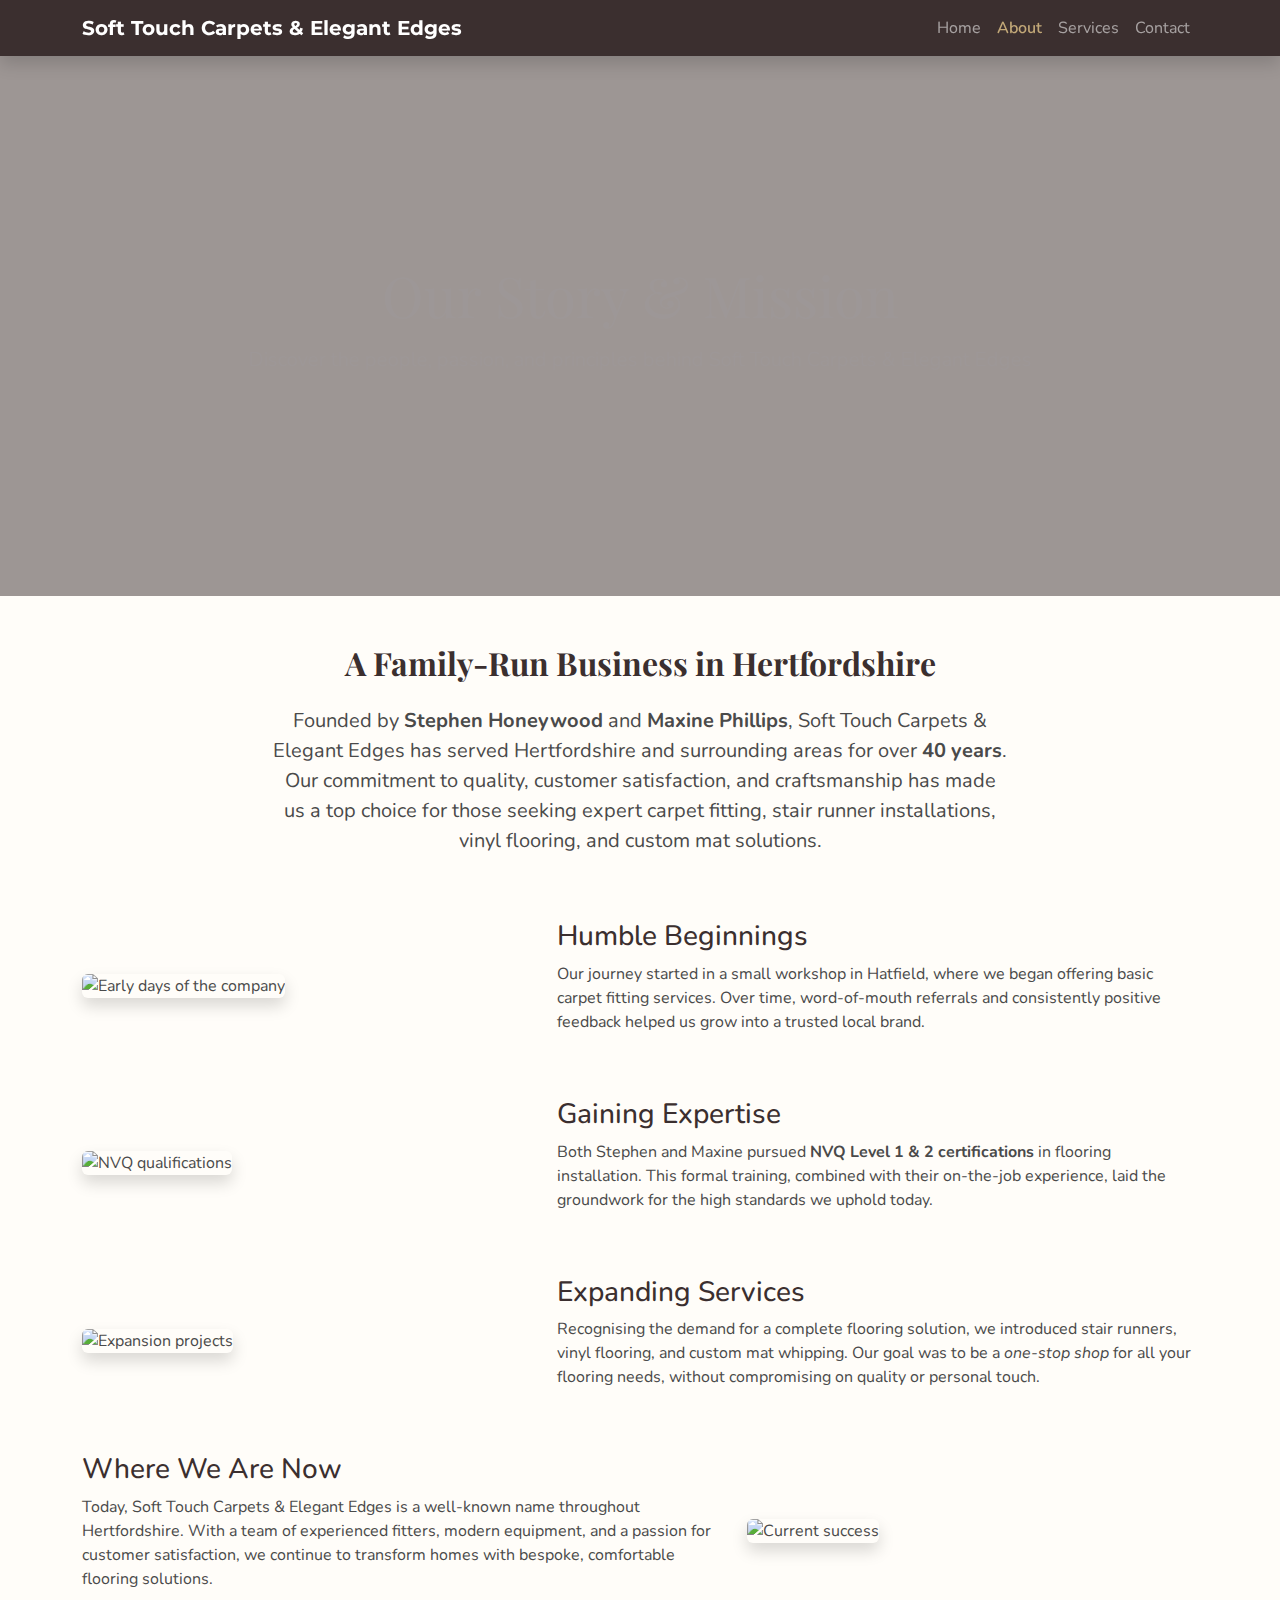
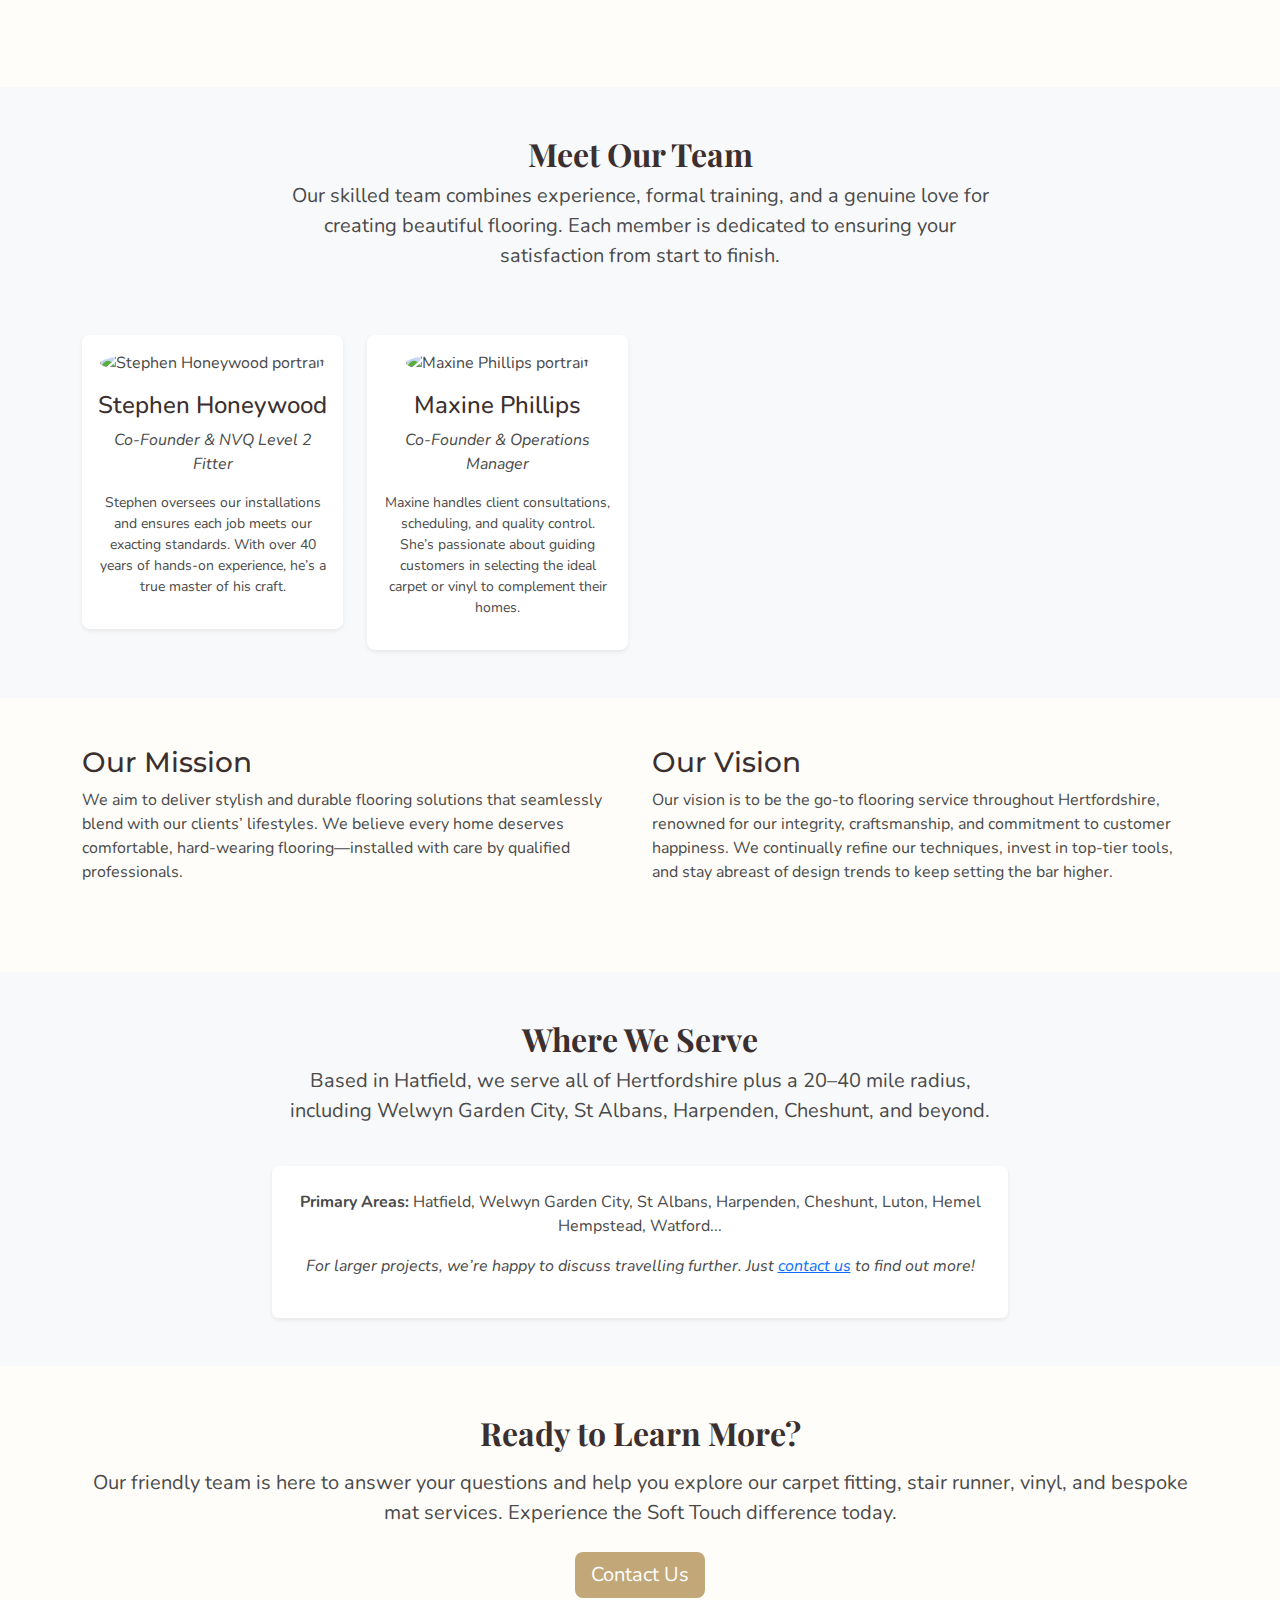
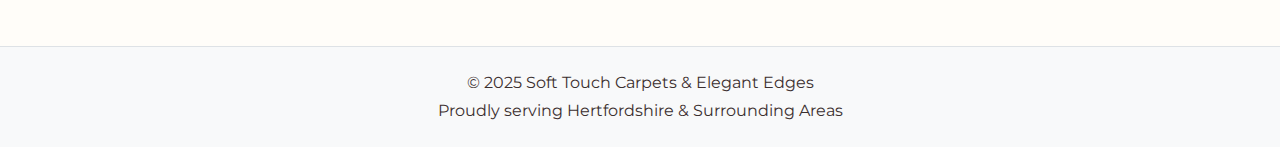
==== about.html @ bc326e38 "update" ====
<!DOCTYPE html>
<html lang="en">
<head>
  <meta charset="UTF-8" />
  <meta name="viewport" content="width=device-width, initial-scale=1.0" />

  <!-- Bootstrap CSS -->
  <link 
    href="https://cdn.jsdelivr.net/npm/bootstrap@5.3.3/dist/css/bootstrap.min.css" 
    rel="stylesheet" 
    integrity="sha384-QWTKZyjpPEjISv5WaRU9OFeRpok6YctnYmDr5pNlyT2bRjXh0JMhjY6hW+ALEwIH" 
    crossorigin="anonymous"
  >

  <!-- Global Styles (Navbar, Footer, Colours, Fonts) -->
  <link rel="stylesheet" href="styles.css" />

  <!-- Page-Specific Styles for About Page -->
  <link rel="stylesheet" href="about.css" />

  <!-- SEO Meta Tags -->
  <title>About Us | Soft Touch Carpets & Elegant Edges</title>
  <meta 
    name="description" 
    content="Learn how Soft Touch Carpets & Elegant Edges became Hertfordshire's trusted source for carpet fitting, stair runners, vinyl flooring, and bespoke mat services." 
  />
  <meta 
    name="keywords" 
    content="carpet fitting, stair runner, vinyl flooring, Hertfordshire, family-run business, NVQ qualified, 40 years experience"
  />

  <!-- Google Fonts (Playfair Display, Montserrat, Nunito) -->
  <link rel="preconnect" href="https://fonts.googleapis.com">
  <link rel="preconnect" href="https://fonts.gstatic.com" crossorigin>
  <link 
    href="https://fonts.googleapis.com/css2?family=Playfair+Display:wght@700;900&family=Montserrat:wght@400;700&family=Nunito:wght@300;400;700&display=swap" 
    rel="stylesheet"
  >

  <!-- Optional Schema Markup (LocalBusiness) -->
  <script type="application/ld+json">
  {
    "@context": "https://schema.org",
    "@type": "LocalBusiness",
    "name": "Soft Touch Carpets & Elegant Edges",
    "description": "Family-run carpet fitting and flooring business in Hertfordshire with over 40 years of experience, providing high-quality carpets, stair runners, vinyl flooring, and custom mat whipping.",
    "telephone": "+44 7777 000000",
    "address": {
      "@type": "PostalAddress",
      "streetAddress": "2 Warren Close",
      "addressLocality": "Hatfield",
      "addressRegion": "Herts",
      "postalCode": "AL10 0AL",
      "addressCountry": "GB"
    },
    "url": "https://your-domain.com/about.html"
  }
  </script>
</head>
<body>
  <!-- NAVBAR (From styles.css) -->
  <nav class="navbar navbar-expand-lg navbar-dark bg-brown sticky-top shadow">
    <div class="container">
      <a class="navbar-brand fw-bold" href="index.html">
        Soft Touch Carpets &amp; Elegant Edges
      </a>
      <button 
        class="navbar-toggler" 
        type="button" 
        data-bs-toggle="collapse" 
        data-bs-target="#navbarContent" 
        aria-controls="navbarContent" 
        aria-expanded="false" 
        aria-label="Toggle navigation"
      >
        <span class="navbar-toggler-icon"></span>
      </button>

      <div class="collapse navbar-collapse justify-content-end" id="navbarContent">
        <ul class="navbar-nav">
          <li class="nav-item">
            <a class="nav-link" href="index.html">Home</a>
          </li>
          <li class="nav-item">
            <a class="nav-link active fw-semibold" href="about.html">About</a>
          </li>
          <li class="nav-item">
            <a class="nav-link" href="services.html">Services</a>
          </li>
          <li class="nav-item">
            <a class="nav-link" href="contact.html">Contact</a>
          </li>
        </ul>
      </div>
    </div>
  </nav>

  <!-- HERO SECTION -->
  <header class="about-hero d-flex align-items-center justify-content-center position-relative">
    <div class="hero-overlay"></div>
    <div class="container text-center text-white">
      <h1 class="display-4 hero-title mb-3">Our Story &amp; Mission</h1>
      <p class="lead">
        Discover the people, passion, and principles behind Soft Touch Carpets &amp; Elegant Edges
      </p>
    </div>
  </header>

  <!-- ABOUT INTRO SECTION -->
  <section class="py-5 bg-cream">
    <div class="container">
      <div class="row mb-5">
        <div class="col-lg-8 mx-auto text-center">
          <h2 class="section-heading mb-4" style="font-family: 'Playfair Display', serif;">
            A Family-Run Business in Hertfordshire
          </h2>
          <p class="fs-5">
            Founded by <strong>Stephen Honeywood</strong> and <strong>Maxine Phillips</strong>, 
            Soft Touch Carpets &amp; Elegant Edges has served Hertfordshire and surrounding areas 
            for over <strong>40 years</strong>. Our commitment to quality, customer satisfaction, 
            and craftsmanship has made us a top choice for those seeking expert carpet fitting, 
            stair runner installations, vinyl flooring, and custom mat solutions.
          </p>
        </div>
      </div>

      <!-- TIMELINE SECTION -->
      <div class="timeline">
        <div class="timeline-item mb-5">
          <div class="row align-items-center">
            <div class="col-md-5 mb-3 mb-md-0">
              <img 
                src="https://via.placeholder.com/700x400?text=Early+Days" 
                alt="Early days of the company" 
                class="img-fluid rounded shadow"
              >
            </div>
            <div class="col-md-7">
              <h3 class="text-brown">Humble Beginnings</h3>
              <p>
                Our journey started in a small workshop in Hatfield, where we began offering 
                basic carpet fitting services. Over time, word-of-mouth referrals and 
                consistently positive feedback helped us grow into a trusted local brand.
              </p>
            </div>
          </div>
        </div>
        <div class="timeline-item mb-5 flex-md-row-reverse">
          <div class="row align-items-center">
            <div class="col-md-5 mb-3 mb-md-0">
              <img 
                src="https://via.placeholder.com/700x400?text=NVQ+Qualifications" 
                alt="NVQ qualifications" 
                class="img-fluid rounded shadow"
              >
            </div>
            <div class="col-md-7">
              <h3 class="text-brown">Gaining Expertise</h3>
              <p>
                Both Stephen and Maxine pursued <strong>NVQ Level 1 &amp; 2 certifications</strong> 
                in flooring installation. This formal training, combined with their on-the-job 
                experience, laid the groundwork for the high standards we uphold today.
              </p>
            </div>
          </div>
        </div>
        <div class="timeline-item mb-5">
          <div class="row align-items-center">
            <div class="col-md-5 mb-3 mb-md-0">
              <img 
                src="https://via.placeholder.com/700x400?text=Expansion+Projects" 
                alt="Expansion projects" 
                class="img-fluid rounded shadow"
              >
            </div>
            <div class="col-md-7">
              <h3 class="text-brown">Expanding Services</h3>
              <p>
                Recognising the demand for a complete flooring solution, we introduced stair runners, 
                vinyl flooring, and custom mat whipping. Our goal was to be a <em>one-stop shop</em> 
                for all your flooring needs, without compromising on quality or personal touch.
              </p>
            </div>
          </div>
        </div>
        <div class="timeline-item">
          <div class="row align-items-center flex-md-row-reverse">
            <div class="col-md-5 mb-3 mb-md-0">
              <img 
                src="https://via.placeholder.com/700x400?text=Today" 
                alt="Current success" 
                class="img-fluid rounded shadow"
              >
            </div>
            <div class="col-md-7">
              <h3 class="text-brown">Where We Are Now</h3>
              <p>
                Today, Soft Touch Carpets &amp; Elegant Edges is a well-known name throughout 
                Hertfordshire. With a team of experienced fitters, modern equipment, and a passion 
                for customer satisfaction, we continue to transform homes with bespoke, comfortable 
                flooring solutions.
              </p>
            </div>
          </div>
        </div>
      </div>
    </div>
  </section>

  <!-- TEAM SECTION -->
  <section class="py-5 bg-light">
    <div class="container">
      <div class="row text-center mb-5">
        <div class="col-lg-8 mx-auto">
          <h2 class="section-heading" style="font-family: 'Playfair Display', serif;">Meet Our Team</h2>
          <p class="fs-5">
            Our skilled team combines experience, formal training, and a genuine love for 
            creating beautiful flooring. Each member is dedicated to ensuring your satisfaction 
            from start to finish.
          </p>
        </div>
      </div>
      <div class="row g-4">
        <!-- Team Member 1 -->
        <div class="col-md-6 col-lg-3">
          <div class="team-card p-3 bg-white text-center shadow-sm">
            <img 
              src="https://via.placeholder.com/200x200?text=Stephen"
              alt="Stephen Honeywood portrait" 
              class="rounded-circle mb-3 team-photo"
            >
            <h4 class="text-brown">Stephen Honeywood</h4>
            <p class="fst-italic">Co-Founder &amp; NVQ Level 2 Fitter</p>
            <p class="small">
              Stephen oversees our installations and ensures each job meets 
              our exacting standards. With over 40 years of hands-on experience, 
              he’s a true master of his craft.
            </p>
          </div>
        </div>
        <!-- Team Member 2 -->
        <div class="col-md-6 col-lg-3">
          <div class="team-card p-3 bg-white text-center shadow-sm">
            <img 
              src="https://via.placeholder.com/200x200?text=Maxine"
              alt="Maxine Phillips portrait" 
              class="rounded-circle mb-3 team-photo"
            >
            <h4 class="text-brown">Maxine Phillips</h4>
            <p class="fst-italic">Co-Founder &amp; Operations Manager</p>
            <p class="small">
              Maxine handles client consultations, scheduling, and quality control. 
              She’s passionate about guiding customers in selecting the ideal 
              carpet or vinyl to complement their homes.
            </p>
          </div>
        </div>
        <!-- More team members as needed -->
      </div>
    </div>
  </section>

  <!-- MISSION / VISION SECTION -->
  <section class="py-5 bg-cream">
    <div class="container">
      <div class="row">
        <div class="col-lg-6 mb-4">
          <h3 class="text-brown" style="font-family: 'Montserrat', sans-serif;">Our Mission</h3>
          <p>
            We aim to deliver stylish and durable flooring solutions that seamlessly blend 
            with our clients’ lifestyles. We believe every home deserves comfortable, 
            hard-wearing flooring—installed with care by qualified professionals.
          </p>
        </div>
        <div class="col-lg-6">
          <h3 class="text-brown" style="font-family: 'Montserrat', sans-serif;">Our Vision</h3>
          <p>
            Our vision is to be the go-to flooring service throughout Hertfordshire, 
            renowned for our integrity, craftsmanship, and commitment to customer happiness. 
            We continually refine our techniques, invest in top-tier tools, and stay 
            abreast of design trends to keep setting the bar higher.
          </p>
        </div>
      </div>
    </div>
  </section>

  <!-- SERVICE AREA / COVERAGE -->
  <section class="py-5 bg-light">
    <div class="container">
      <div class="row text-center mb-4">
        <div class="col-lg-8 mx-auto">
          <h2 class="section-heading" style="font-family: 'Playfair Display', serif;">Where We Serve</h2>
          <p class="fs-5">
            Based in Hatfield, we serve all of Hertfordshire plus a 20–40 mile radius, 
            including Welwyn Garden City, St Albans, Harpenden, Cheshunt, and beyond.
          </p>
        </div>
      </div>
      <div class="row justify-content-center">
        <!-- Example area list or map embed; customize as needed -->
        <div class="col-md-8">
          <div class="p-4 bg-white rounded shadow-sm text-center">
            <p>
              <strong>Primary Areas:</strong> Hatfield, Welwyn Garden City, St Albans, Harpenden, Cheshunt, Luton, Hemel Hempstead, Watford...
            </p>
            <p>
              <em>For larger projects, we’re happy to discuss travelling further. Just <a href="contact.html">contact us</a> to find out more!</em>
            </p>
          </div>
        </div>
      </div>
    </div>
  </section>

  <!-- CTA SECTION -->
  <section class="py-5 text-center bg-cream">
    <div class="container">
      <h2 class="section-heading mb-3" style="font-family: 'Playfair Display', serif;">
        Ready to Learn More?
      </h2>
      <p class="fs-5 mb-4">
        Our friendly team is here to answer your questions and help you explore 
        our carpet fitting, stair runner, vinyl, and bespoke mat services. 
        Experience the Soft Touch difference today.
      </p>
      <a href="contact.html" class="btn btn-tan btn-lg">
        Contact Us
      </a>
    </div>
  </section>

  <!-- FOOTER (From styles.css) -->
  <footer class="border-top py-4 bg-light">
    <div class="container text-center">
      <p class="mb-1">&copy; 2025 Soft Touch Carpets &amp; Elegant Edges</p>
      <p class="mb-0">Proudly serving Hertfordshire &amp; Surrounding Areas</p>
    </div>
  </footer>

  <!-- Bootstrap JS Bundle -->
  <script 
    src="https://cdn.jsdelivr.net/npm/bootstrap@5.3.3/dist/js/bootstrap.bundle.min.js" 
    integrity="sha384-YvpcrYf0tY3lHB60NNkmXc5s9fDVZLESaAA55NDzOxhy9GkcIdslK1eN7N6jIeHz" 
    crossorigin="anonymous"
  ></script>
</body>
</html>
---- styles.css ----
/*
  STYLES.CSS
  Global site-wide styles for Soft Touch Carpets & Elegant Edges:
  - Colour variables
  - Typography
  - Navbar, footer
  - General utility classes
*/

/* Colour Variables */
:root {
    --brown: #3B2F2F;
    --brownish: #8B7D7B;
    --tan: #C2A878;
    --cream: #FFFDF9;
    --light-cream: #FFF8E1;
  }
  
  /* Base Styling */
  body {
    font-family: 'Nunito', sans-serif;
    color: #4a4a4a;
    background-color: var(--cream);
    margin: 0;
    padding: 0;
  }
  
  /* Bootstrap Overrides / Utility Classes */
  .bg-brown {
    background-color: var(--brown) !important;
  }
  .text-brown {
    color: var(--brown) !important;
  }
  .bg-cream {
    background-color: var(--cream) !important;
  }
  .btn-tan {
    background-color: var(--tan) !important;
    border: none !important;
    color: #ffffff !important;
  }
  .btn-tan:hover {
    background-color: var(--brownish) !important;
  }
  .btn-brown {
    background-color: var(--brown) !important;
    border: none !important;
    color: #ffffff !important;
  }
  .btn-brown:hover {
    background-color: var(--brownish) !important;
  }
  
  /* Navbar (Shared) */
  .navbar-dark.bg-brown {
    background-color: var(--brown) !important;
  }
  .navbar-brand {
    font-family: 'Montserrat', sans-serif;
  }
  .navbar-dark .navbar-nav .nav-link.active {
    color: var(--tan) !important;
  }
  
  /* Section Headings (Global) */
  .section-heading {
    font-family: 'Playfair Display', serif;
    color: var(--brown);
    font-weight: 700;
  }
  
  /* Footer */
  footer p {
    margin: 0;
    color: var(--brown);
    font-family: 'Montserrat', sans-serif;
  }
  
  /* Responsive Adjustments (Global) */
  @media (max-width: 768px) {
    .section-heading {
      font-size: 1.75rem;
    }
  }
---- about.css ----
/* ABOUT.CSS
   Page-specific styles for the About page
*/

/* Hero Section */
.about-hero {
    background: url("https://via.placeholder.com/1920x800?text=About+Hero") center center no-repeat;
    background-size: cover;
    background-attachment: fixed; /* Parallax effect on desktop */
    min-height: 60vh;
    position: relative;
  }
  .about-hero .hero-overlay {
    position: absolute;
    top: 0;
    left: 0;
    width: 100%;
    height: 100%;
    background-color: rgba(59, 47, 47, 0.5);
    z-index: 0;
  }
  .about-hero .hero-title {
    font-family: 'Playfair Display', serif;
    color: #fff;
    z-index: 2;
  }
  
  /* Timeline */
  .timeline {
    position: relative;
    margin-top: 2rem;
  }
  .timeline-item {
    position: relative;
  }
  .timeline-item .row {
    margin-bottom: 2rem;
  }
  
  /* Team Section */
  .team-card {
    border-radius: 0.5rem;
  }
  .team-photo {
    width: 120px;
    height: 120px;
    object-fit: cover;
  }
  
  /* Responsive Tweaks */
  @media (max-width: 992px) {
    .about-hero {
      background-attachment: scroll; /* Disable parallax for smaller screens */
    }
  }
  @media (max-width: 576px) {
    .hero-title {
      font-size: 1.75rem;
    }
  }
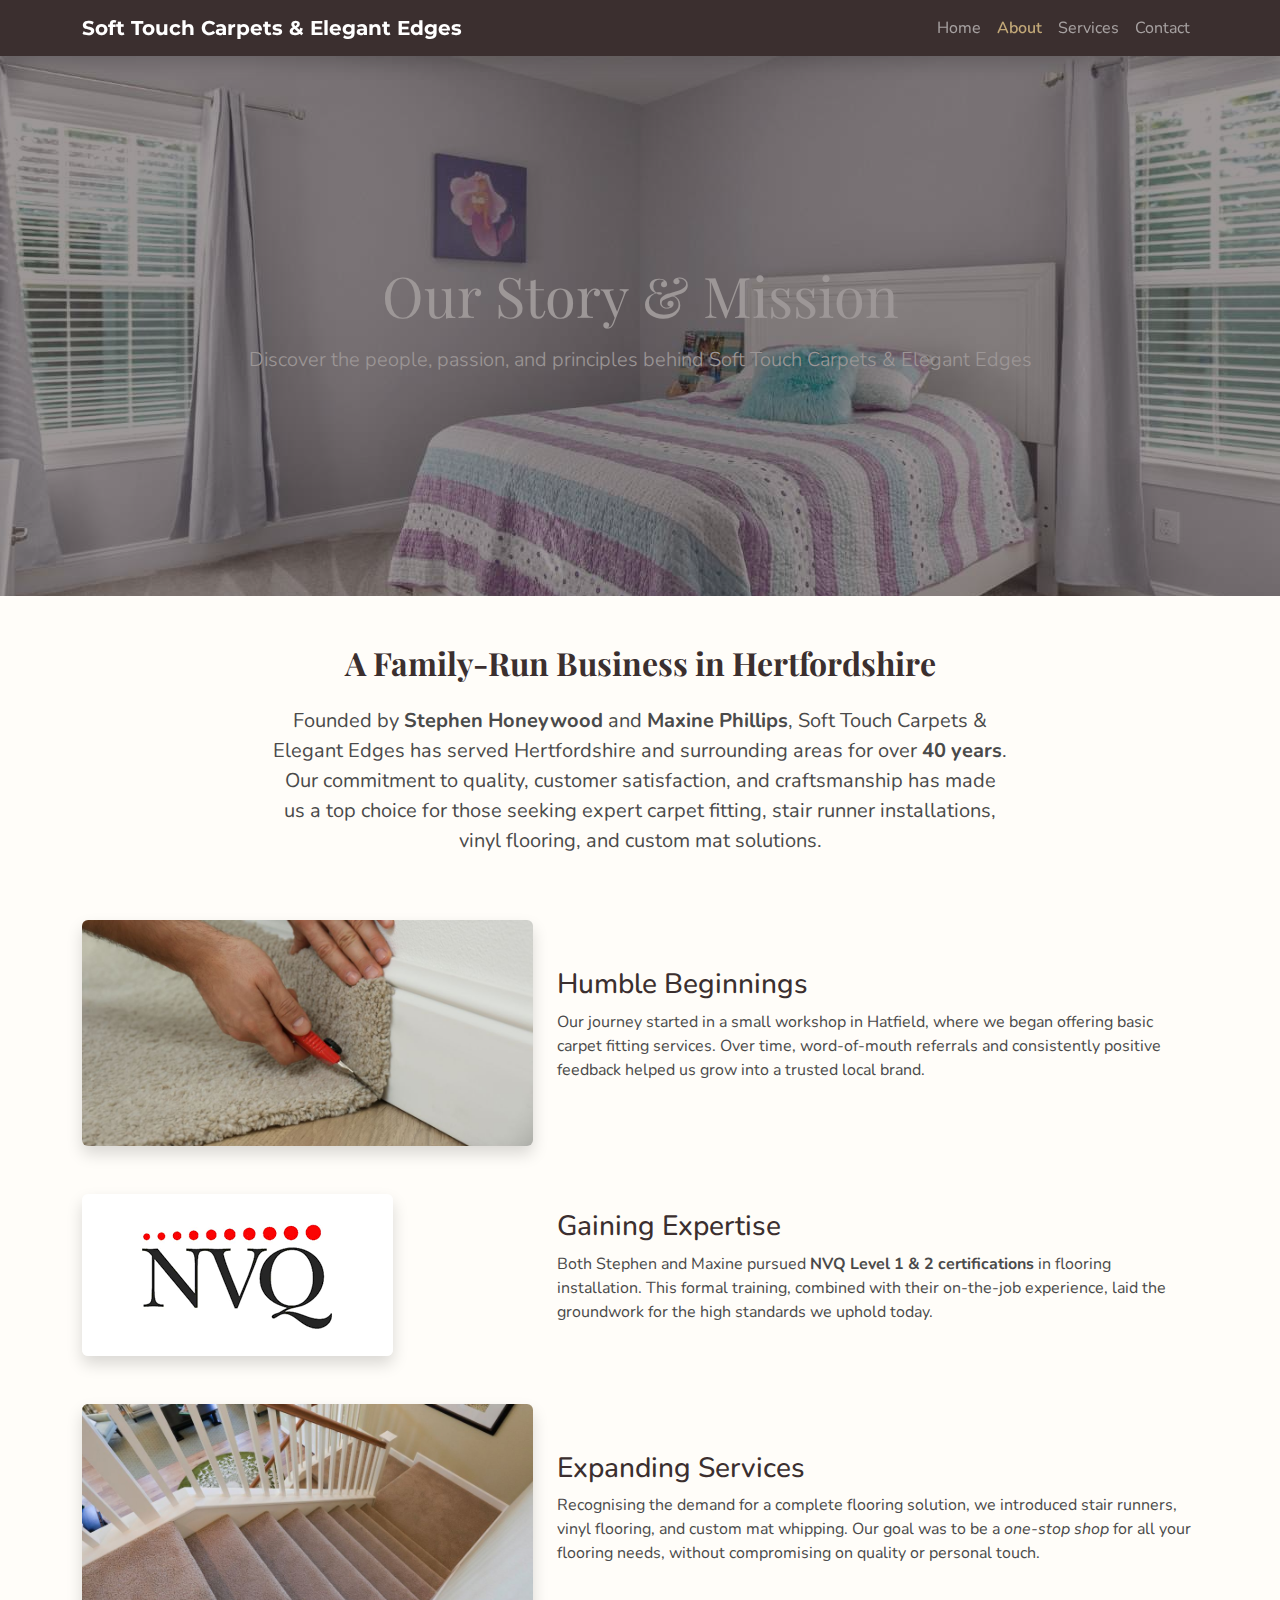
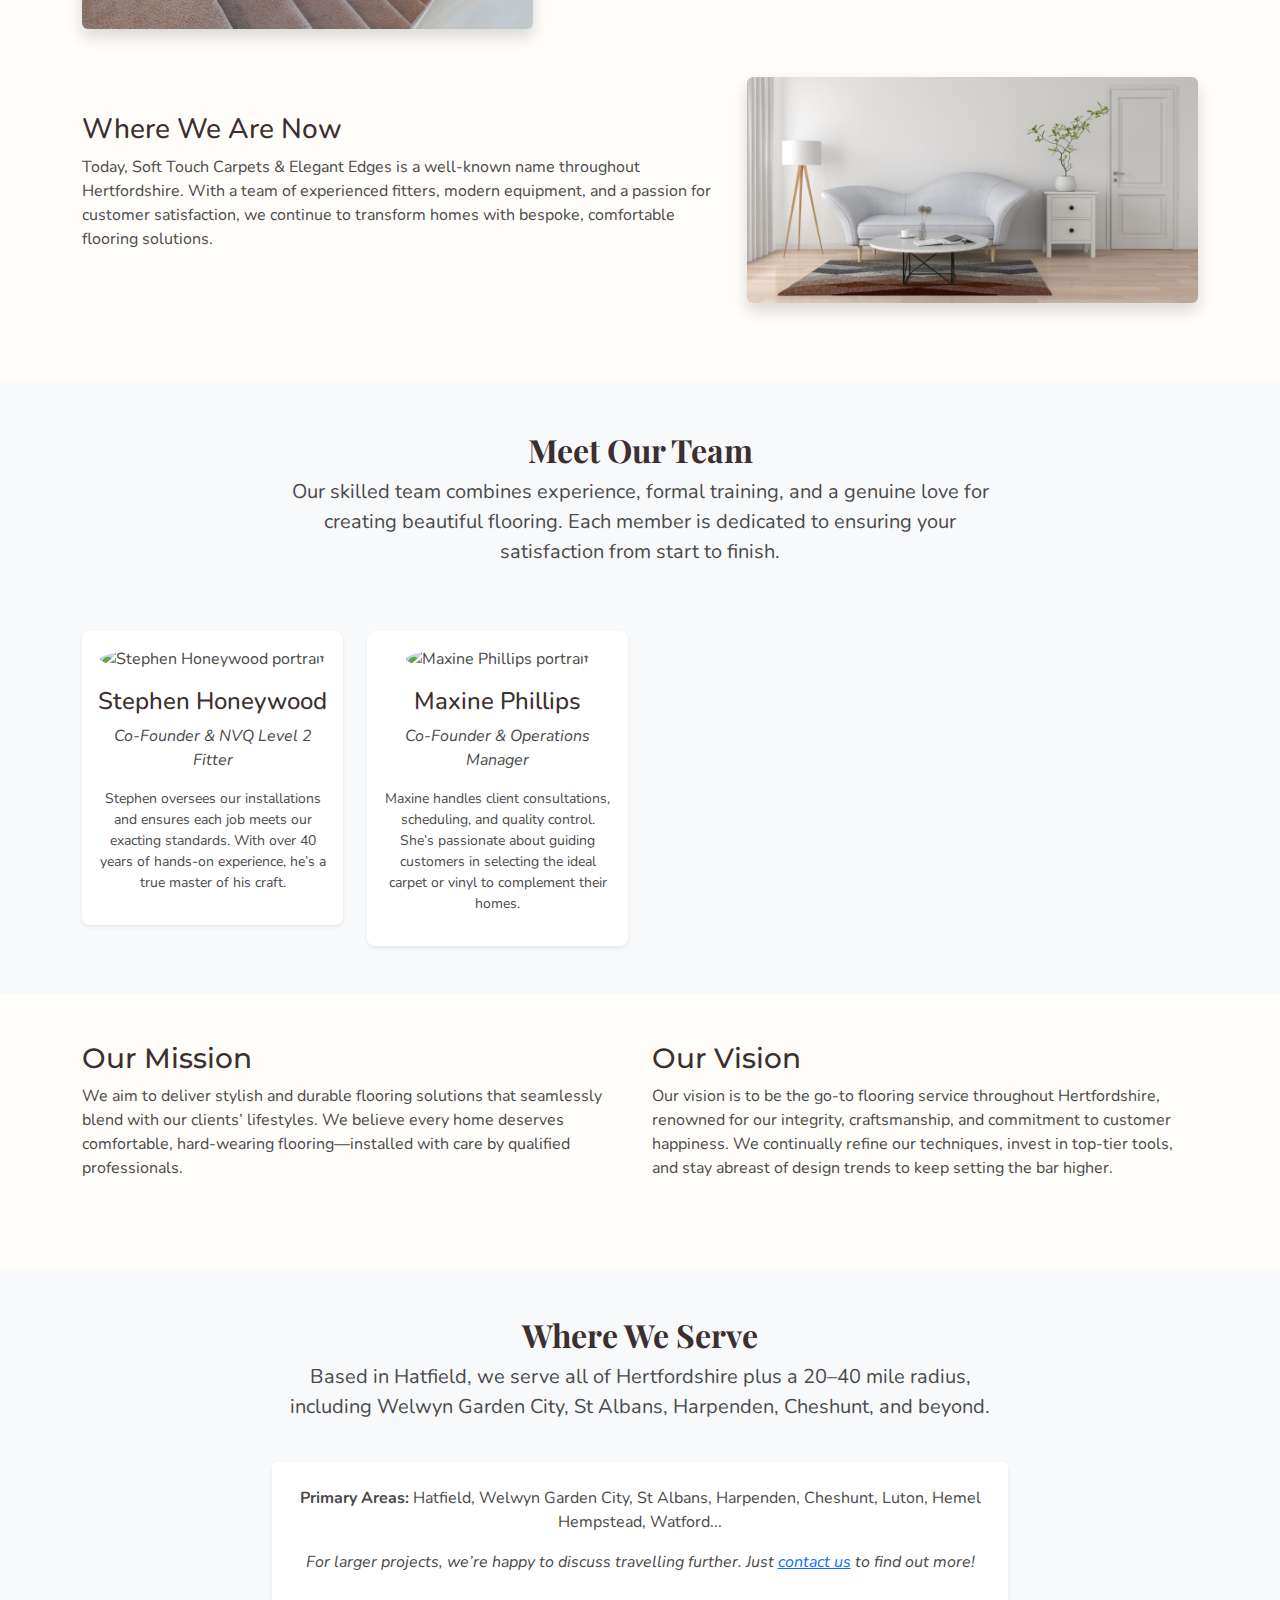
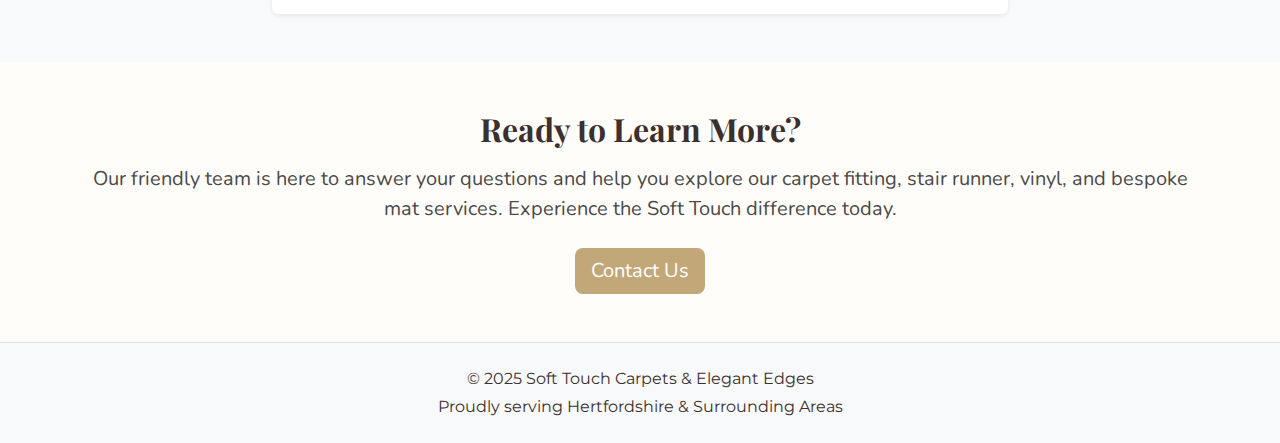
==== commit 91724454: "update" ====
--- a/about.html
+++ b/about.html
@@ -130,7 +130,7 @@
           <div class="row align-items-center">
             <div class="col-md-5 mb-3 mb-md-0">
               <img 
-                src="https://via.placeholder.com/700x400?text=Early+Days" 
+                src="early-days-of-the-company.jpg" 
                 alt="Early days of the company" 
                 class="img-fluid rounded shadow"
               >
@@ -149,7 +149,7 @@
           <div class="row align-items-center">
             <div class="col-md-5 mb-3 mb-md-0">
               <img 
-                src="https://via.placeholder.com/700x400?text=NVQ+Qualifications" 
+                src="NVQ-logo.png" 
                 alt="NVQ qualifications" 
                 class="img-fluid rounded shadow"
               >
@@ -168,7 +168,7 @@
           <div class="row align-items-center">
             <div class="col-md-5 mb-3 mb-md-0">
               <img 
-                src="https://via.placeholder.com/700x400?text=Expansion+Projects" 
+                src="expansion-projects.jpg" 
                 alt="Expansion projects" 
                 class="img-fluid rounded shadow"
               >
@@ -187,7 +187,7 @@
           <div class="row align-items-center flex-md-row-reverse">
             <div class="col-md-5 mb-3 mb-md-0">
               <img 
-                src="https://via.placeholder.com/700x400?text=Today" 
+                src="current-success.jpg" 
                 alt="Current success" 
                 class="img-fluid rounded shadow"
               >
--- a/about.css
+++ b/about.css
@@ -4,7 +4,7 @@
 
 /* Hero Section */
 .about-hero {
-    background: url("https://via.placeholder.com/1920x800?text=About+Hero") center center no-repeat;
+    background: url("about-hero.jpg") center center no-repeat;
     background-size: cover;
     background-attachment: fixed; /* Parallax effect on desktop */
     min-height: 60vh;
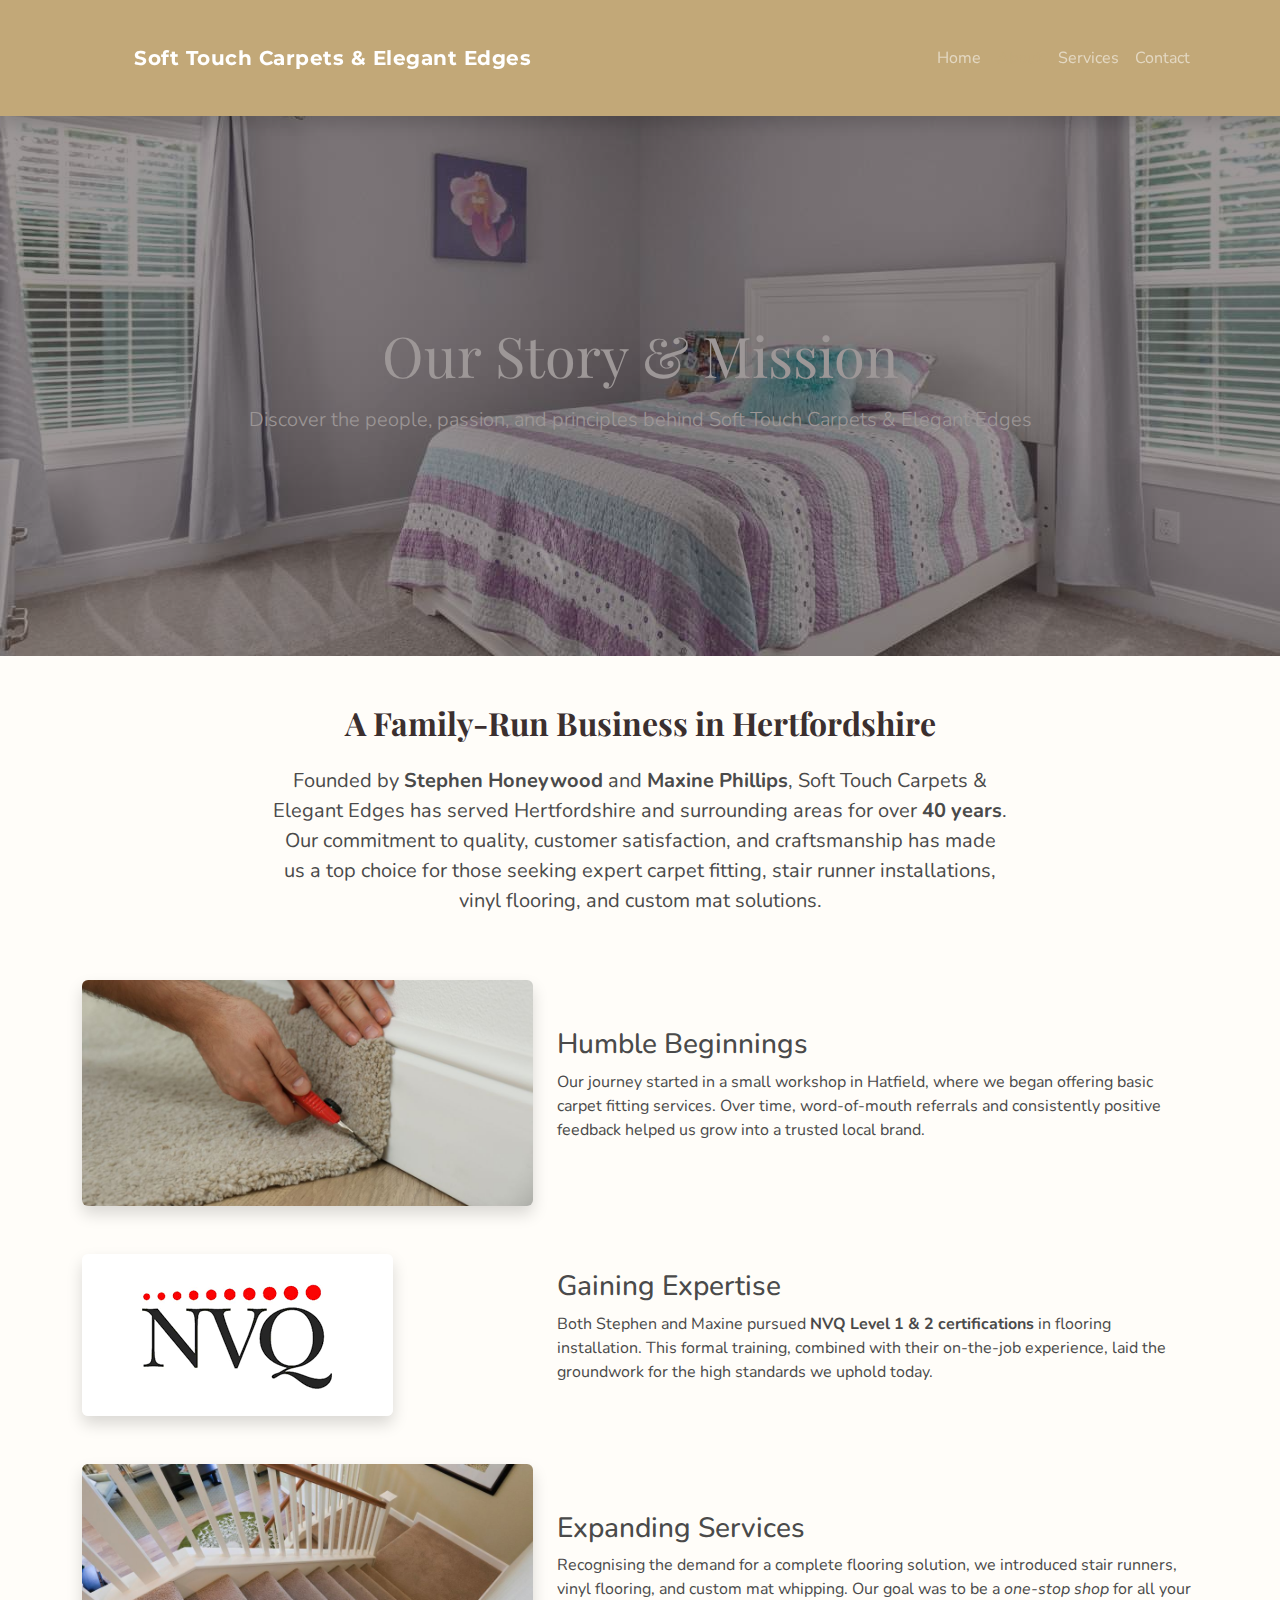
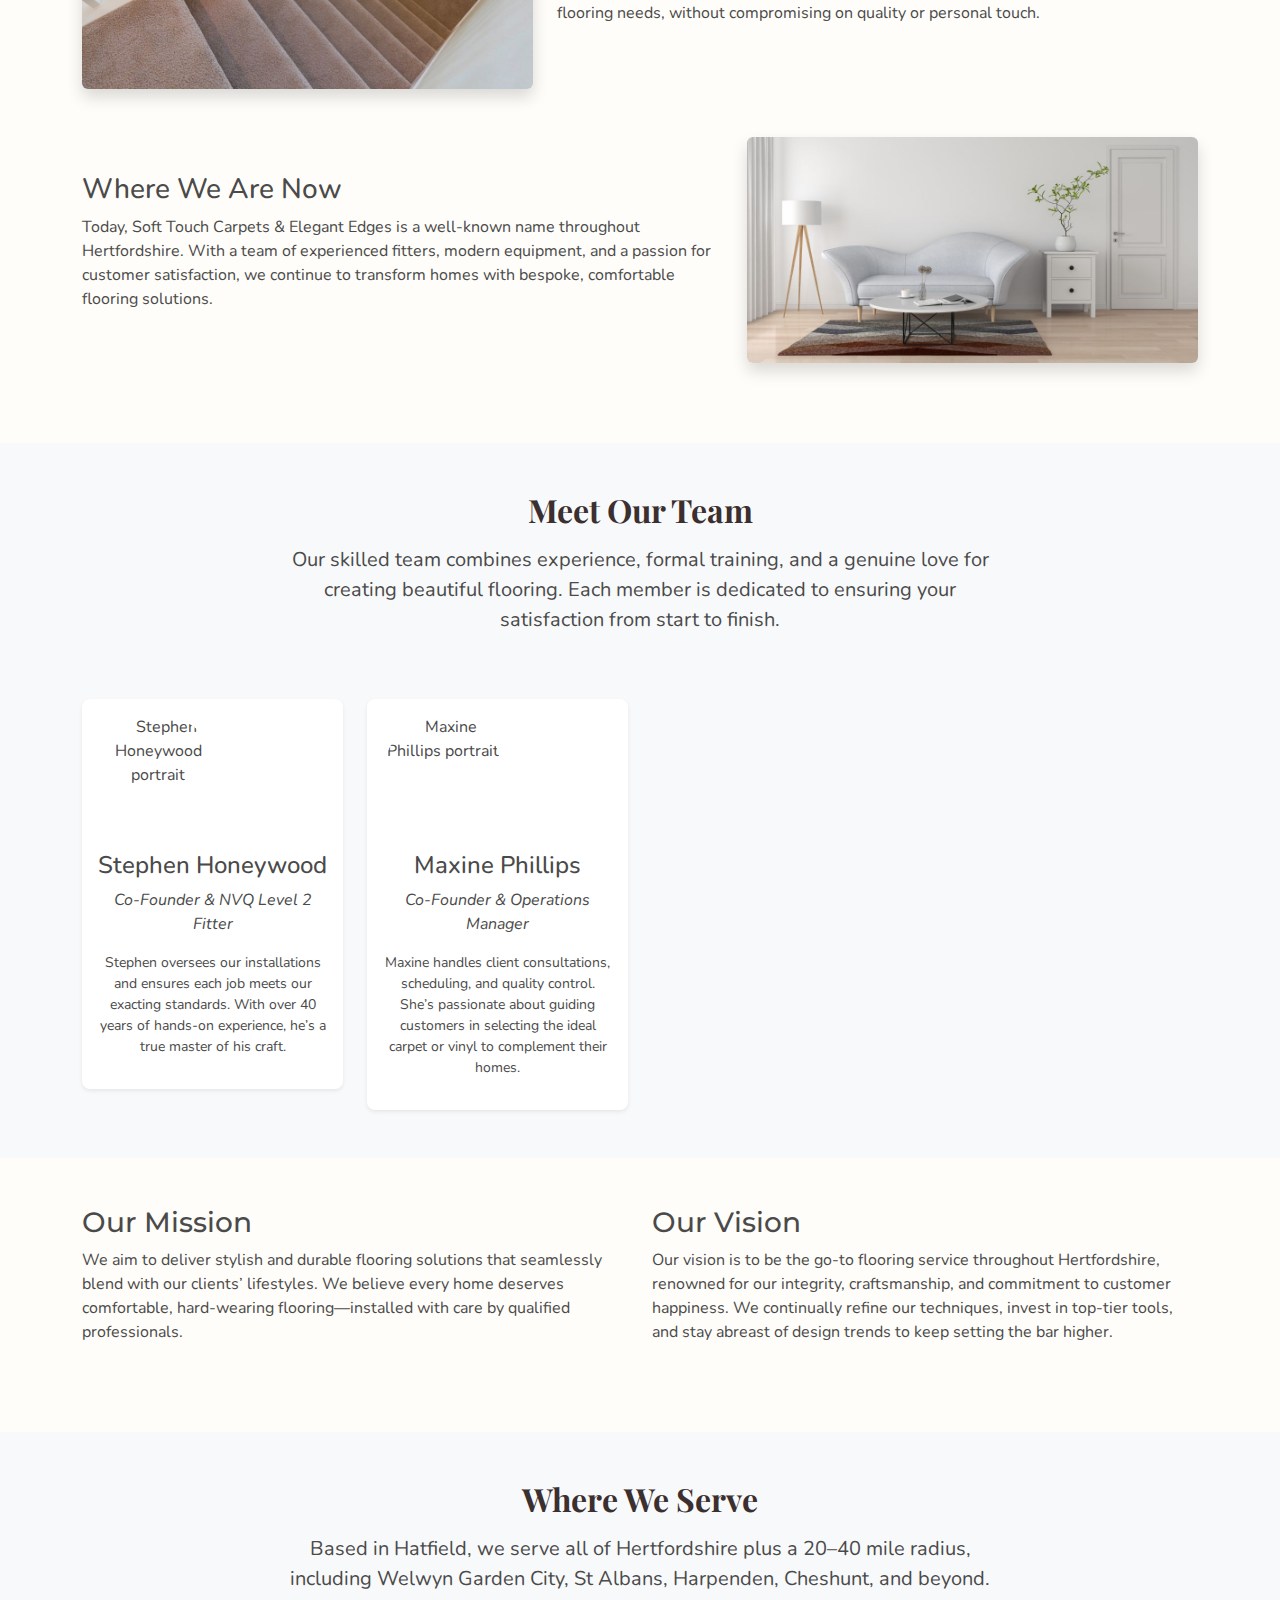
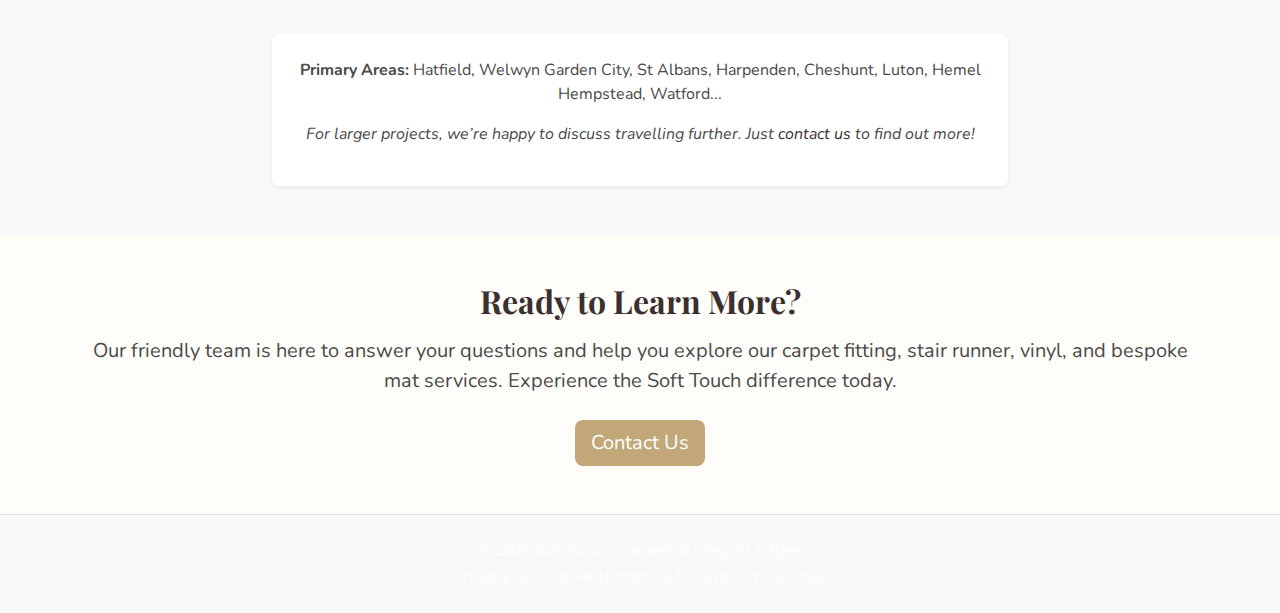
==== commit c07933cc: "update" ====
--- a/about.html
+++ b/about.html
@@ -11,12 +11,12 @@
     integrity="sha384-QWTKZyjpPEjISv5WaRU9OFeRpok6YctnYmDr5pNlyT2bRjXh0JMhjY6hW+ALEwIH" 
     crossorigin="anonymous"
   >
-
+  <!-- Page-Specific Styles for About Page -->
+  <link rel="stylesheet" href="about.css" />
   <!-- Global Styles (Navbar, Footer, Colours, Fonts) -->
   <link rel="stylesheet" href="styles.css" />
 
-  <!-- Page-Specific Styles for About Page -->
-  <link rel="stylesheet" href="about.css" />
+
 
   <!-- SEO Meta Tags -->
   <title>About Us | Soft Touch Carpets & Elegant Edges</title>
--- a/styles.css
+++ b/styles.css
@@ -2,85 +2,154 @@
   STYLES.CSS
   Global site-wide styles for Soft Touch Carpets & Elegant Edges:
   - Colour variables
-  - Typography
-  - Navbar, footer
-  - General utility classes
+  - Base typography
+  - Navbar (sticky)
+  - Footer
+  - General buttons & link styling
 */
 
-/* Colour Variables */
+/* -----------------------------------------
+   1. Colour Variables & Base Typography
+------------------------------------------ */
 :root {
-    --brown: #3B2F2F;
-    --brownish: #8B7D7B;
-    --tan: #C2A878;
-    --cream: #FFFDF9;
-    --light-cream: #FFF8E1;
+  --brown: #3B2F2F;
+  --brownish: #8B7D7B;
+  --tan: #C2A878;
+  --cream: #FFFDF9;
+  --light-cream: #FFF8E1;
+}
+
+html, body {
+  margin: 0;
+  padding: 0;
+}
+
+body {
+  font-family: 'Nunito', sans-serif;
+  color: #4a4a4a;
+  background-color: var(--cream);
+}
+
+/* Remove default image gaps/spaces on mobile and everywhere */
+img {
+  display: block;
+  max-width: 100%;
+  height: auto;
+}
+
+/* -----------------------------------------
+   2. Navbar
+------------------------------------------ */
+.navbar-dark.bg-brown {
+  background-color: var(--tan) !important;
+}
+
+.navbar.navbar-expand-lg.sticky-top {
+  position: sticky;
+  top: 0;
+  z-index: 999; /* ensures nav is above other elements when scrolling */
+}
+
+/* Allow brand name to break into two lines comfortably */
+.navbar-brand {
+  font-family: 'Montserrat', sans-serif;
+  letter-spacing: 0.5px;
+  white-space: pre-wrap; /* permits line breaks within brand text */
+ 
+}
+
+.navbar-nav .nav-link {
+  transition: color 0.2s ease;
+}
+
+.navbar-nav .nav-link:hover {
+  color: var(--brownish) !important;
+}
+
+.navbar-dark .navbar-nav .nav-link.active {
+  color: var(--tan) !important;
+  font-weight: 700;
+}
+
+/* -----------------------------------------
+   3. Buttons & Links
+------------------------------------------ */
+.btn-tan {
+  background-color: var(--tan) !important;
+  border: none !important;
+  color: #ffffff !important;
+  transition: background-color 0.3s ease;
+}
+.btn-tan:hover {
+  background-color: var(--brownish) !important;
+}
+
+.btn-brown {
+  background-color: var(--brown) !important;
+  border: none !important;
+  color: #ffffff !important;
+  transition: background-color 0.3s ease;
+}
+.btn-brown:hover {
+  background-color: var(--brownish) !important;
+}
+
+/* Link styling (outside of nav) */
+a {
+  color: var(--brown);
+  text-decoration: none;
+  transition: color 0.2s ease;
+}
+
+a:hover {
+  color: var(--brownish);
+  text-decoration: none; /* keep it consistent */
+}
+
+/* -----------------------------------------
+   4. Section Headings
+------------------------------------------ */
+.section-heading {
+  font-family: 'Playfair Display', serif;
+  color: var(--brown);
+  font-weight: 700;
+  margin-bottom: 1rem;
+}
+
+/* -----------------------------------------
+   5. Footer
+------------------------------------------ */
+footer {
+  background-color: var(--brown);
+  border-top: 2px solid var(--tan);
+  padding-top: 1.5rem;
+  padding-bottom: 1.5rem;
+  color: white !important;
+  text-align: center;
+}
+
+footer .footer-content {
+  display: flex;
+  flex-direction: column;
+  align-items: center;
+  gap: 0.5rem;
+}
+
+footer p {
+  margin: 0;
+  font-family: 'Montserrat', sans-serif;
+  font-size: 0.95rem;
+}
+
+/* -----------------------------------------
+   6. Responsive Adjustments (Global)
+------------------------------------------ */
+@media (max-width: 768px) {
+  .section-heading {
+    font-size: 1.75rem;
   }
-  
-  /* Base Styling */
-  body {
-    font-family: 'Nunito', sans-serif;
-    color: #4a4a4a;
-    background-color: var(--cream);
-    margin: 0;
-    padding: 0;
+  footer .footer-content {
+    flex-direction: column;
+    align-items: center;
   }
-  
-  /* Bootstrap Overrides / Utility Classes */
-  .bg-brown {
-    background-color: var(--brown) !important;
-  }
-  .text-brown {
-    color: var(--brown) !important;
-  }
-  .bg-cream {
-    background-color: var(--cream) !important;
-  }
-  .btn-tan {
-    background-color: var(--tan) !important;
-    border: none !important;
-    color: #ffffff !important;
-  }
-  .btn-tan:hover {
-    background-color: var(--brownish) !important;
-  }
-  .btn-brown {
-    background-color: var(--brown) !important;
-    border: none !important;
-    color: #ffffff !important;
-  }
-  .btn-brown:hover {
-    background-color: var(--brownish) !important;
-  }
-  
-  /* Navbar (Shared) */
-  .navbar-dark.bg-brown {
-    background-color: var(--brown) !important;
-  }
-  .navbar-brand {
-    font-family: 'Montserrat', sans-serif;
-  }
-  .navbar-dark .navbar-nav .nav-link.active {
-    color: var(--tan) !important;
-  }
-  
-  /* Section Headings (Global) */
-  .section-heading {
-    font-family: 'Playfair Display', serif;
-    color: var(--brown);
-    font-weight: 700;
-  }
-  
-  /* Footer */
-  footer p {
-    margin: 0;
-    color: var(--brown);
-    font-family: 'Montserrat', sans-serif;
-  }
-  
-  /* Responsive Adjustments (Global) */
-  @media (max-width: 768px) {
-    .section-heading {
-      font-size: 1.75rem;
-    }
-  }
-  +}
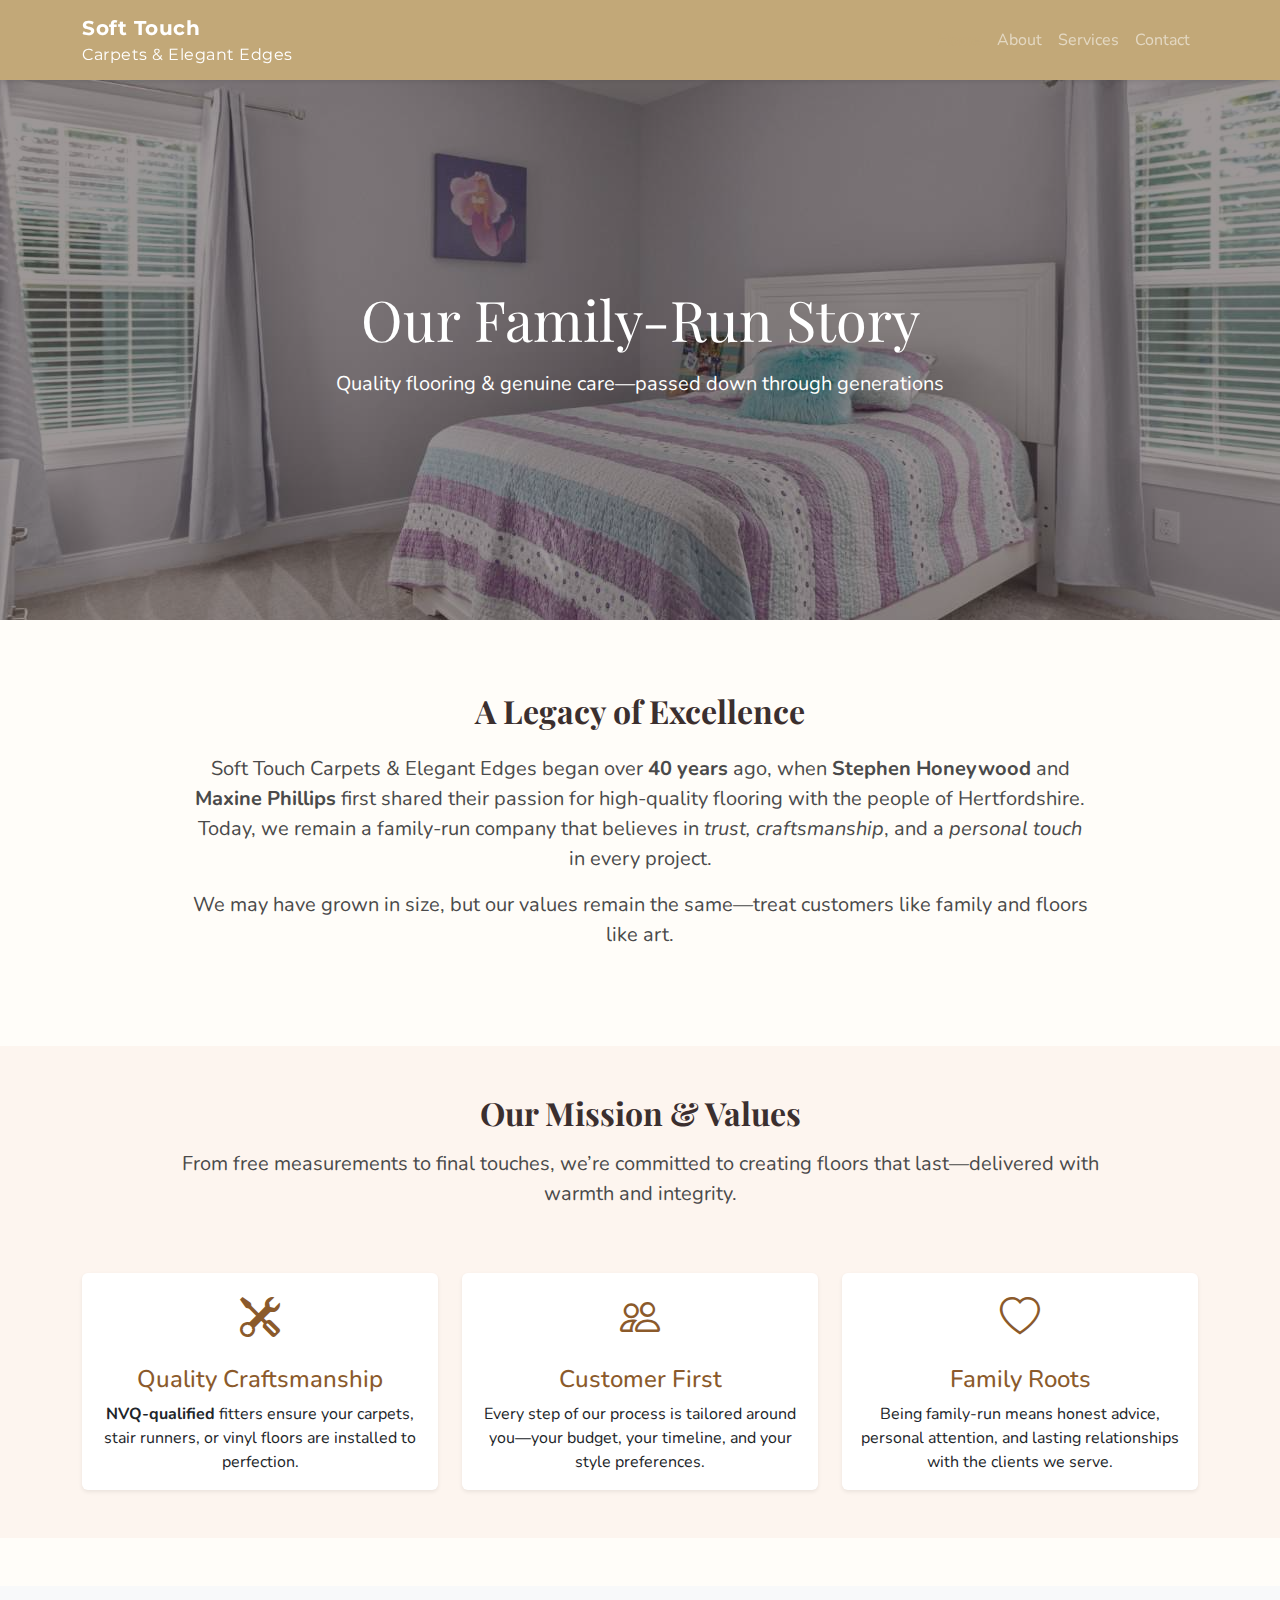
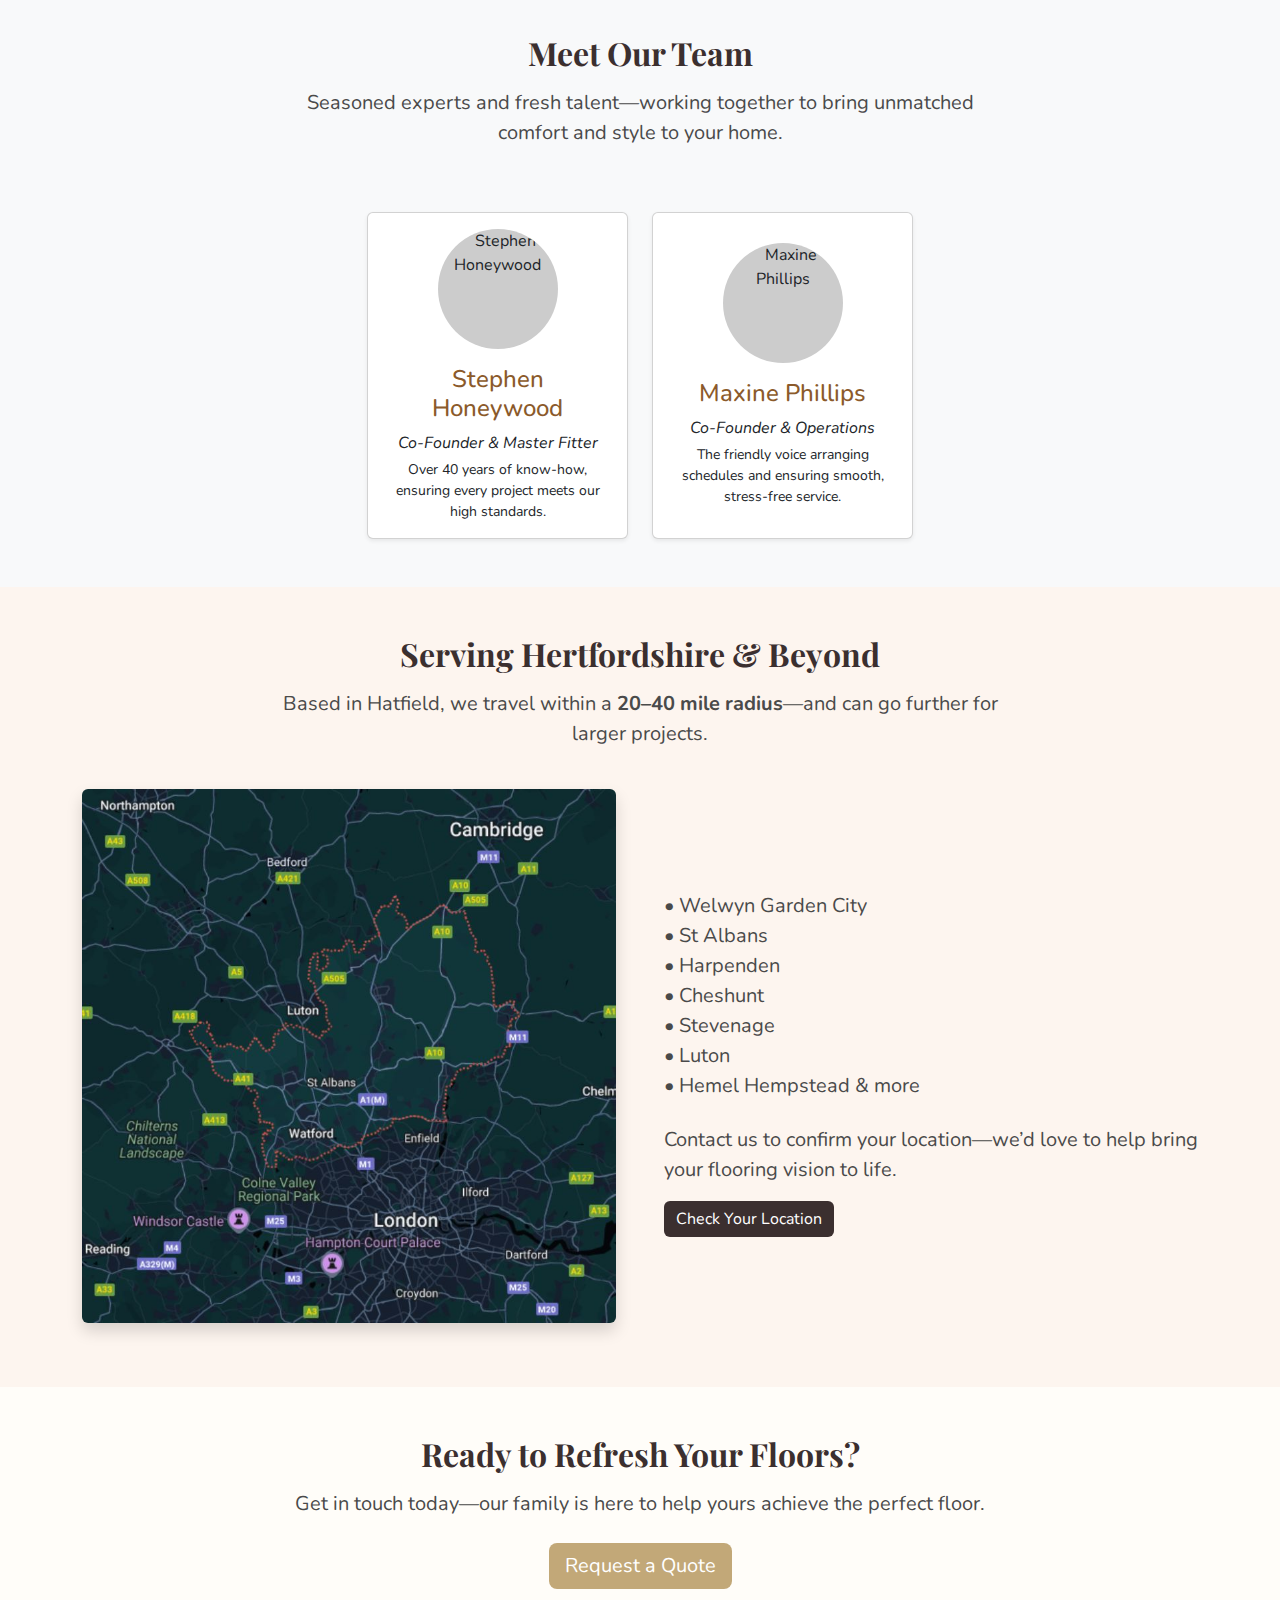
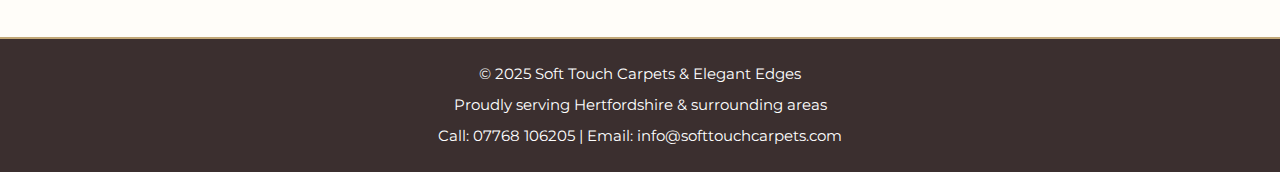
==== commit da5f98ff: "update" ====
--- a/about.html
+++ b/about.html
@@ -5,37 +5,43 @@
   <meta name="viewport" content="width=device-width, initial-scale=1.0" />
 
   <!-- Bootstrap CSS -->
-  <link 
-    href="https://cdn.jsdelivr.net/npm/bootstrap@5.3.3/dist/css/bootstrap.min.css" 
-    rel="stylesheet" 
-    integrity="sha384-QWTKZyjpPEjISv5WaRU9OFeRpok6YctnYmDr5pNlyT2bRjXh0JMhjY6hW+ALEwIH" 
+  <link
+    href="https://cdn.jsdelivr.net/npm/bootstrap@5.3.3/dist/css/bootstrap.min.css"
+    rel="stylesheet"
+    integrity="sha384-QWTKZyjpPEjISv5WaRU9OFeRpok6YctnYmDr5pNlyT2bRjXh0JMhjY6hW+ALEwIH"
     crossorigin="anonymous"
   >
-  <!-- Page-Specific Styles for About Page -->
-  <link rel="stylesheet" href="about.css" />
+
+  <!-- Bootstrap Icons (for the Values) -->
+  <link
+    rel="stylesheet"
+    href="https://cdn.jsdelivr.net/npm/bootstrap-icons@1.10.5/font/bootstrap-icons.css"
+  >
+
   <!-- Global Styles (Navbar, Footer, Colours, Fonts) -->
   <link rel="stylesheet" href="styles.css" />
 
-
+  <!-- About Page-Specific Styles -->
+  <link rel="stylesheet" href="about.css" />
 
   <!-- SEO Meta Tags -->
-  <title>About Us | Soft Touch Carpets & Elegant Edges</title>
-  <meta 
-    name="description" 
-    content="Learn how Soft Touch Carpets & Elegant Edges became Hertfordshire's trusted source for carpet fitting, stair runners, vinyl flooring, and bespoke mat services." 
+  <title>About Us | Soft Touch Carpets &amp; Elegant Edges</title>
+  <meta
+    name="description"
+    content="Discover how our family-run team at Soft Touch Carpets & Elegant Edges brings 40+ years of expertise to homes across Hertfordshire."
   />
-  <meta 
-    name="keywords" 
-    content="carpet fitting, stair runner, vinyl flooring, Hertfordshire, family-run business, NVQ qualified, 40 years experience"
+  <meta
+    name="keywords"
+    content="carpet fitting, stair runners, vinyl flooring, Hertfordshire, family-run, 40 years experience"
   />
 
   <!-- Google Fonts (Playfair Display, Montserrat, Nunito) -->
-  <link rel="preconnect" href="https://fonts.googleapis.com">
-  <link rel="preconnect" href="https://fonts.gstatic.com" crossorigin>
-  <link 
-    href="https://fonts.googleapis.com/css2?family=Playfair+Display:wght@700;900&family=Montserrat:wght@400;700&family=Nunito:wght@300;400;700&display=swap" 
+  <link rel="preconnect" href="https://fonts.googleapis.com" />
+  <link rel="preconnect" href="https://fonts.gstatic.com" crossorigin />
+  <link
+    href="https://fonts.googleapis.com/css2?family=Playfair+Display:wght@700;900&family=Montserrat:wght@400;700&family=Nunito:wght@300;400;700&display=swap"
     rel="stylesheet"
-  >
+  />
 
   <!-- Optional Schema Markup (LocalBusiness) -->
   <script type="application/ld+json">
@@ -44,7 +50,7 @@
     "@type": "LocalBusiness",
     "name": "Soft Touch Carpets & Elegant Edges",
     "description": "Family-run carpet fitting and flooring business in Hertfordshire with over 40 years of experience, providing high-quality carpets, stair runners, vinyl flooring, and custom mat whipping.",
-    "telephone": "+44 7777 000000",
+    "telephone": "+44 7768 106205",
     "address": {
       "@type": "PostalAddress",
       "streetAddress": "2 Warren Close",
@@ -58,31 +64,32 @@
   </script>
 </head>
 <body>
-  <!-- NAVBAR (From styles.css) -->
-  <nav class="navbar navbar-expand-lg navbar-dark bg-brown sticky-top shadow">
-    <div class="container">
-      <a class="navbar-brand fw-bold" href="index.html">
-        Soft Touch Carpets &amp; Elegant Edges
+  <!-- NAVBAR (Sticky) -->
+  <nav class="navbar navbar-expand-lg navbar-dark bg-brown sticky-top shadow-sm">
+    <div class="container">
+      <a class="navbar-brand d-flex flex-column text-lg-start" href="index.html">
+        <span class="fw-bold fs-5">Soft Touch</span>
+        <span class="fs-6">Carpets & Elegant Edges</span>
       </a>
-      <button 
-        class="navbar-toggler" 
-        type="button" 
-        data-bs-toggle="collapse" 
-        data-bs-target="#navbarContent" 
-        aria-controls="navbarContent" 
-        aria-expanded="false" 
+      <button
+        class="navbar-toggler"
+        type="button"
+        data-bs-toggle="collapse"
+        data-bs-target="#mainNavbar"
+        aria-controls="mainNavbar"
+        aria-expanded="false"
         aria-label="Toggle navigation"
       >
         <span class="navbar-toggler-icon"></span>
       </button>
 
-      <div class="collapse navbar-collapse justify-content-end" id="navbarContent">
+      <div class="collapse navbar-collapse justify-content-end" id="mainNavbar">
         <ul class="navbar-nav">
           <li class="nav-item">
-            <a class="nav-link" href="index.html">Home</a>
+            <a class="nav-link active" href="index.html">Home</a>
           </li>
           <li class="nav-item">
-            <a class="nav-link active fw-semibold" href="about.html">About</a>
+            <a class="nav-link" href="about.html">About</a>
           </li>
           <li class="nav-item">
             <a class="nav-link" href="services.html">Services</a>
@@ -95,253 +102,240 @@
     </div>
   </nav>
 
-  <!-- HERO SECTION -->
-  <header class="about-hero d-flex align-items-center justify-content-center position-relative">
+  <!-- HERO (Parallax) -->
+  <header class="about-hero d-flex align-items-center justify-content-center">
     <div class="hero-overlay"></div>
     <div class="container text-center text-white">
-      <h1 class="display-4 hero-title mb-3">Our Story &amp; Mission</h1>
-      <p class="lead">
-        Discover the people, passion, and principles behind Soft Touch Carpets &amp; Elegant Edges
+      <h1 class="display-4 hero-title mb-3">
+        Our Family-Run Story
+      </h1>
+      <p class="lead fw-normal hero-subtitle">
+        Quality flooring &amp; genuine care—passed down through generations
       </p>
     </div>
   </header>
 
-  <!-- ABOUT INTRO SECTION -->
-  <section class="py-5 bg-cream">
+  <!-- ABOUT INTRO (Brown Background from about.css) -->
+  <section class="about-intro-brown text-center my-4">
+    <div class="container">
+      <div class="row justify-content-center g-4">
+        <div class="col-md-10">
+          <h2 class="section-heading mb-4">
+            A Legacy of Excellence
+          </h2>
+          <p class="fs-5 m-3">
+            Soft Touch Carpets &amp; Elegant Edges began over
+            <strong>40 years</strong> ago, when <strong>Stephen Honeywood</strong> and
+            <strong>Maxine Phillips</strong> first shared their passion for high-quality
+            flooring with the people of Hertfordshire. Today, we remain a
+            family-run company that believes in <em>trust, craftsmanship</em>, and
+            a <em>personal touch</em> in every project.
+          </p>
+          <p class="fs-5 mb-0">
+            We may have grown in size, but our values remain the same—treat
+            customers like family and floors like art.
+          </p>
+        </div>
+      </div>
+    </div>
+  </section>
+
+  <!-- MISSION & VALUES (Cream background) -->
+  <section class="about-mission-cream text-center py-5 my-5">
     <div class="container">
       <div class="row mb-5">
-        <div class="col-lg-8 mx-auto text-center">
-          <h2 class="section-heading mb-4" style="font-family: 'Playfair Display', serif;">
-            A Family-Run Business in Hertfordshire
+        <div class="col-lg-10 mx-auto">
+          <h2 class="section-heading">
+            Our Mission &amp; Values
           </h2>
           <p class="fs-5">
-            Founded by <strong>Stephen Honeywood</strong> and <strong>Maxine Phillips</strong>, 
-            Soft Touch Carpets &amp; Elegant Edges has served Hertfordshire and surrounding areas 
-            for over <strong>40 years</strong>. Our commitment to quality, customer satisfaction, 
-            and craftsmanship has made us a top choice for those seeking expert carpet fitting, 
-            stair runner installations, vinyl flooring, and custom mat solutions.
-          </p>
-        </div>
-      </div>
-
-      <!-- TIMELINE SECTION -->
-      <div class="timeline">
-        <div class="timeline-item mb-5">
-          <div class="row align-items-center">
-            <div class="col-md-5 mb-3 mb-md-0">
-              <img 
-                src="early-days-of-the-company.jpg" 
-                alt="Early days of the company" 
-                class="img-fluid rounded shadow"
-              >
-            </div>
-            <div class="col-md-7">
-              <h3 class="text-brown">Humble Beginnings</h3>
-              <p>
-                Our journey started in a small workshop in Hatfield, where we began offering 
-                basic carpet fitting services. Over time, word-of-mouth referrals and 
-                consistently positive feedback helped us grow into a trusted local brand.
-              </p>
-            </div>
-          </div>
-        </div>
-        <div class="timeline-item mb-5 flex-md-row-reverse">
-          <div class="row align-items-center">
-            <div class="col-md-5 mb-3 mb-md-0">
-              <img 
-                src="NVQ-logo.png" 
-                alt="NVQ qualifications" 
-                class="img-fluid rounded shadow"
-              >
-            </div>
-            <div class="col-md-7">
-              <h3 class="text-brown">Gaining Expertise</h3>
-              <p>
-                Both Stephen and Maxine pursued <strong>NVQ Level 1 &amp; 2 certifications</strong> 
-                in flooring installation. This formal training, combined with their on-the-job 
-                experience, laid the groundwork for the high standards we uphold today.
-              </p>
-            </div>
-          </div>
-        </div>
-        <div class="timeline-item mb-5">
-          <div class="row align-items-center">
-            <div class="col-md-5 mb-3 mb-md-0">
-              <img 
-                src="expansion-projects.jpg" 
-                alt="Expansion projects" 
-                class="img-fluid rounded shadow"
-              >
-            </div>
-            <div class="col-md-7">
-              <h3 class="text-brown">Expanding Services</h3>
-              <p>
-                Recognising the demand for a complete flooring solution, we introduced stair runners, 
-                vinyl flooring, and custom mat whipping. Our goal was to be a <em>one-stop shop</em> 
-                for all your flooring needs, without compromising on quality or personal touch.
-              </p>
-            </div>
-          </div>
-        </div>
-        <div class="timeline-item">
-          <div class="row align-items-center flex-md-row-reverse">
-            <div class="col-md-5 mb-3 mb-md-0">
-              <img 
-                src="current-success.jpg" 
-                alt="Current success" 
-                class="img-fluid rounded shadow"
-              >
-            </div>
-            <div class="col-md-7">
-              <h3 class="text-brown">Where We Are Now</h3>
-              <p>
-                Today, Soft Touch Carpets &amp; Elegant Edges is a well-known name throughout 
-                Hertfordshire. With a team of experienced fitters, modern equipment, and a passion 
-                for customer satisfaction, we continue to transform homes with bespoke, comfortable 
-                flooring solutions.
-              </p>
-            </div>
-          </div>
-        </div>
-      </div>
-    </div>
-  </section>
-
-  <!-- TEAM SECTION -->
-  <section class="py-5 bg-light">
-    <div class="container">
-      <div class="row text-center mb-5">
+            From free measurements to final touches, we’re committed to creating
+            floors that last—delivered with warmth and integrity.
+          </p>
+        </div>
+      </div>
+
+      <!-- Values Cards (Same height, using Bootstrap icons) -->
+      <div class="row g-4 d-flex align-items-stretch">
+        <!-- Value 1 -->
+        <div class="col-md-4 d-flex">
+          <div class="card border-0 h-100 shadow-sm text-center flex-fill">
+            <div class="card-body d-flex flex-column justify-content-center">
+              <i class="bi bi-tools fs-1 text-brown mb-3"></i>
+              <h4 class="text-brown mb-2">Quality Craftsmanship</h4>
+              <p class="mb-0">
+                <strong>NVQ-qualified</strong> fitters ensure your carpets, stair
+                runners, or vinyl floors are installed to perfection.
+              </p>
+            </div>
+          </div>
+        </div>
+        <!-- Value 2 -->
+        <div class="col-md-4 d-flex">
+          <div class="card border-0 h-100 shadow-sm text-center flex-fill">
+            <div class="card-body d-flex flex-column justify-content-center">
+              <i class="bi bi-people fs-1 text-brown mb-3"></i>
+              <h4 class="text-brown mb-2">Customer First</h4>
+              <p class="mb-0">
+                Every step of our process is tailored around you—your budget,
+                your timeline, and your style preferences.
+              </p>
+            </div>
+          </div>
+        </div>
+        <!-- Value 3 -->
+        <div class="col-md-4 d-flex">
+          <div class="card border-0 h-100 shadow-sm text-center flex-fill">
+            <div class="card-body d-flex flex-column justify-content-center">
+              <i class="bi bi-heart fs-1 text-brown mb-3"></i>
+              <h4 class="text-brown mb-2">Family Roots</h4>
+              <p class="mb-0">
+                Being family-run means honest advice, personal attention, and
+                lasting relationships with the clients we serve.
+              </p>
+            </div>
+          </div>
+        </div>
+      </div>
+    </div>
+  </section>
+
+  <!-- TEAM GALLERY -->
+  <section class="py-5 bg-light text-center">
+    <div class="container">
+      <div class="row mb-5">
         <div class="col-lg-8 mx-auto">
-          <h2 class="section-heading" style="font-family: 'Playfair Display', serif;">Meet Our Team</h2>
+          <h2 class="section-heading">
+            Meet Our Team
+          </h2>
           <p class="fs-5">
-            Our skilled team combines experience, formal training, and a genuine love for 
-            creating beautiful flooring. Each member is dedicated to ensuring your satisfaction 
-            from start to finish.
-          </p>
-        </div>
-      </div>
-      <div class="row g-4">
+            Seasoned experts and fresh talent—working together to bring
+            unmatched comfort and style to your home.
+          </p>
+        </div>
+      </div>
+
+      <div class="row g-4 justify-content-center d-flex align-items-stretch">
         <!-- Team Member 1 -->
-        <div class="col-md-6 col-lg-3">
-          <div class="team-card p-3 bg-white text-center shadow-sm">
-            <img 
-              src="https://via.placeholder.com/200x200?text=Stephen"
-              alt="Stephen Honeywood portrait" 
-              class="rounded-circle mb-3 team-photo"
-            >
-            <h4 class="text-brown">Stephen Honeywood</h4>
-            <p class="fst-italic">Co-Founder &amp; NVQ Level 2 Fitter</p>
-            <p class="small">
-              Stephen oversees our installations and ensures each job meets 
-              our exacting standards. With over 40 years of hands-on experience, 
-              he’s a true master of his craft.
-            </p>
-          </div>
-        </div>
+        <div class="col-sm-6 col-md-4 col-lg-3 d-flex">
+          <div class="card h-100 bg-white shadow-sm flex-fill text-center">
+            <div class="card-body d-flex flex-column align-items-center justify-content-center">
+              <img
+                src="https://via.placeholder.com/150?text=Stephen"
+                alt="Stephen Honeywood"
+                class="rounded-circle mb-3 team-photo"
+                style="width:120px; height:120px; object-fit:cover;"
+              />
+              <h4 class="text-brown">Stephen Honeywood</h4>
+              <p class="fst-italic mb-1">Co-Founder &amp; Master Fitter</p>
+              <p class="small mb-0">
+                Over 40 years of know-how, ensuring every project meets
+                our high standards.
+              </p>
+            </div>
+          </div>
+        </div>
+
         <!-- Team Member 2 -->
-        <div class="col-md-6 col-lg-3">
-          <div class="team-card p-3 bg-white text-center shadow-sm">
-            <img 
-              src="https://via.placeholder.com/200x200?text=Maxine"
-              alt="Maxine Phillips portrait" 
-              class="rounded-circle mb-3 team-photo"
-            >
-            <h4 class="text-brown">Maxine Phillips</h4>
-            <p class="fst-italic">Co-Founder &amp; Operations Manager</p>
-            <p class="small">
-              Maxine handles client consultations, scheduling, and quality control. 
-              She’s passionate about guiding customers in selecting the ideal 
-              carpet or vinyl to complement their homes.
-            </p>
-          </div>
-        </div>
-        <!-- More team members as needed -->
-      </div>
-    </div>
-  </section>
-
-  <!-- MISSION / VISION SECTION -->
-  <section class="py-5 bg-cream">
-    <div class="container">
-      <div class="row">
-        <div class="col-lg-6 mb-4">
-          <h3 class="text-brown" style="font-family: 'Montserrat', sans-serif;">Our Mission</h3>
-          <p>
-            We aim to deliver stylish and durable flooring solutions that seamlessly blend 
-            with our clients’ lifestyles. We believe every home deserves comfortable, 
-            hard-wearing flooring—installed with care by qualified professionals.
-          </p>
-        </div>
-        <div class="col-lg-6">
-          <h3 class="text-brown" style="font-family: 'Montserrat', sans-serif;">Our Vision</h3>
-          <p>
-            Our vision is to be the go-to flooring service throughout Hertfordshire, 
-            renowned for our integrity, craftsmanship, and commitment to customer happiness. 
-            We continually refine our techniques, invest in top-tier tools, and stay 
-            abreast of design trends to keep setting the bar higher.
-          </p>
-        </div>
-      </div>
-    </div>
-  </section>
-
-  <!-- SERVICE AREA / COVERAGE -->
-  <section class="py-5 bg-light">
-    <div class="container">
-      <div class="row text-center mb-4">
+        <div class="col-sm-6 col-md-4 col-lg-3 d-flex">
+          <div class="card h-100 bg-white shadow-sm flex-fill text-center">
+            <div class="card-body d-flex flex-column align-items-center justify-content-center">
+              <img
+                src="https://via.placeholder.com/150?text=Maxine"
+                alt="Maxine Phillips"
+                class="rounded-circle mb-3 team-photo"
+                style="width:120px; height:120px; object-fit:cover;"
+              />
+              <h4 class="text-brown">Maxine Phillips</h4>
+              <p class="fst-italic mb-1">Co-Founder &amp; Operations</p>
+              <p class="small mb-0">
+                The friendly voice arranging schedules and ensuring
+                smooth, stress-free service.
+              </p>
+            </div>
+          </div>
+        </div>
+
+        <!-- Add more team members as needed -->
+      </div>
+    </div>
+  </section>
+
+  <!-- COVERAGE SECTION (Cream background) -->
+  <section class="about-mission-cream text-center">
+    <div class="container">
+      <div class="row mb-4">
         <div class="col-lg-8 mx-auto">
-          <h2 class="section-heading" style="font-family: 'Playfair Display', serif;">Where We Serve</h2>
+          <h2 class="section-heading">
+            Serving Hertfordshire &amp; Beyond
+          </h2>
           <p class="fs-5">
-            Based in Hatfield, we serve all of Hertfordshire plus a 20–40 mile radius, 
-            including Welwyn Garden City, St Albans, Harpenden, Cheshunt, and beyond.
-          </p>
-        </div>
-      </div>
-      <div class="row justify-content-center">
-        <!-- Example area list or map embed; customize as needed -->
-        <div class="col-md-8">
-          <div class="p-4 bg-white rounded shadow-sm text-center">
-            <p>
-              <strong>Primary Areas:</strong> Hatfield, Welwyn Garden City, St Albans, Harpenden, Cheshunt, Luton, Hemel Hempstead, Watford...
-            </p>
-            <p>
-              <em>For larger projects, we’re happy to discuss travelling further. Just <a href="contact.html">contact us</a> to find out more!</em>
-            </p>
-          </div>
-        </div>
-      </div>
-    </div>
-  </section>
-
-  <!-- CTA SECTION -->
-  <section class="py-5 text-center bg-cream">
-    <div class="container">
-      <h2 class="section-heading mb-3" style="font-family: 'Playfair Display', serif;">
-        Ready to Learn More?
+            Based in Hatfield, we travel within a
+            <strong>20–40 mile radius</strong>—and can go further for larger projects.
+          </p>
+        </div>
+      </div>
+      <div class="row align-items-center g-5 justify-content-center">
+        <div class="col-md-6">
+          <img
+            src="hertfordshire.jpg"
+            alt="Coverage map"
+            class="img-fluid rounded shadow mb-3"
+          />
+        </div>
+        <div class="col-md-6 text-start">
+          <ul class="list-unstyled fs-5 mb-4">
+            <li>• Welwyn Garden City</li>
+            <li>• St Albans</li>
+            <li>• Harpenden</li>
+            <li>• Cheshunt</li>
+            <li>• Stevenage</li>
+            <li>• Luton</li>
+            <li>• Hemel Hempstead &amp; more</li>
+          </ul>
+          <p class="fs-5">
+            Contact us to confirm your location—we’d love to help
+            bring your flooring vision to life.
+          </p>
+          <a href="contact.html" class="btn btn-brown">
+            Check Your Location
+          </a>
+        </div>
+      </div>
+    </div>
+  </section>
+
+  <!-- FINAL CTA -->
+  <section class="py-5 text-center">
+    <div class="container">
+      <h2 class="section-heading mb-3">
+        Ready to Refresh Your Floors?
       </h2>
       <p class="fs-5 mb-4">
-        Our friendly team is here to answer your questions and help you explore 
-        our carpet fitting, stair runner, vinyl, and bespoke mat services. 
-        Experience the Soft Touch difference today.
+        Get in touch today—our family is here to help yours achieve the perfect floor.
       </p>
       <a href="contact.html" class="btn btn-tan btn-lg">
-        Contact Us
+        Request a Quote
       </a>
     </div>
   </section>
 
-  <!-- FOOTER (From styles.css) -->
-  <footer class="border-top py-4 bg-light">
-    <div class="container text-center">
-      <p class="mb-1">&copy; 2025 Soft Touch Carpets &amp; Elegant Edges</p>
-      <p class="mb-0">Proudly serving Hertfordshire &amp; Surrounding Areas</p>
+  <!-- FOOTER -->
+  <footer>
+    <div class="container footer-content">
+      <p>&copy; 2025 Soft Touch Carpets &amp; Elegant Edges</p>
+      <p>Proudly serving Hertfordshire &amp; surrounding areas</p>
+      <p>
+        Call: 07768 106205 |
+        Email: <a href="mailto:info@softtouchcarpets.com" style="color:white;">info@softtouchcarpets.com</a>
+      </p>
     </div>
   </footer>
 
   <!-- Bootstrap JS Bundle -->
-  <script 
-    src="https://cdn.jsdelivr.net/npm/bootstrap@5.3.3/dist/js/bootstrap.bundle.min.js" 
-    integrity="sha384-YvpcrYf0tY3lHB60NNkmXc5s9fDVZLESaAA55NDzOxhy9GkcIdslK1eN7N6jIeHz" 
+  <script
+    src="https://cdn.jsdelivr.net/npm/bootstrap@5.3.3/dist/js/bootstrap.bundle.min.js"
+    integrity="sha384-YvpcrYf0tY3lHB60NNkmXc5s9fDVZLESaAA55NDzOxhy9GkcIdslK1eN7N6jIeHz"
     crossorigin="anonymous"
   ></script>
 </body>
--- a/about.css
+++ b/about.css
@@ -1,61 +1,80 @@
-/* ABOUT.CSS
-   Page-specific styles for the About page
+/* Parallax Hero Section */
+.about-hero {
+  min-height: 60vh;
+  background: url("about-hero.jpg") center center no-repeat;
+  background-size: cover;
+  background-attachment: fixed; /* parallax on larger screens */
+  position: relative;
+}
+.hero-overlay {
+  position: absolute;
+  inset: 0;
+  background-color: rgba(59, 47, 47, 0.5); /* subtle dark overlay */
+  z-index: 1;
+}
+.about-hero .container {
+  position: relative;
+  z-index: 2;
+  padding: 3rem 1rem;
+}
+.hero-title {
+  font-family: 'Playfair Display', serif;
+  color: #fff;
+}
+.hero-subtitle {
+  color: #fff;
+}
+
+/* Disable parallax for smaller devices to improve performance */
+@media (max-width: 992px) {
+  .about-hero {
+    background-attachment: scroll;
+  }
+}
+
+/* Brown Intro Section (already styled in your styles.css for .about-intro-brown)
+   Additional spacing/override if needed */
+.about-intro-brown {
+  padding: 3rem 1rem;
+}
+
+/* Mission & Values (Cream background) */
+.about-mission-cream {
+  background-color: #fdf5ef;
+  padding: 3rem 1rem;
+}
+
+/* Typography */
+.section-heading {
+  font-family: 'Playfair Display', serif;
+  font-weight: 700;
+}
+
+/* Values Cards 
+   .card usage ensures consistent height with .row > .col-md-4.d-flex
 */
+.text-brown {
+  color: #8B5A2B; /* Example brown shade */
+}
 
-/* Hero Section */
-.about-hero {
-    background: url("about-hero.jpg") center center no-repeat;
-    background-size: cover;
-    background-attachment: fixed; /* Parallax effect on desktop */
-    min-height: 60vh;
-    position: relative;
+/* Team Cards */
+.team-photo {
+  /* Ensure images are all same size and shape */
+  width: 120px;
+  height: 120px;
+  object-fit: cover;
+  background-color: #ccc;
+}
+
+/* Keep coverage layout responsive */
+@media (max-width: 768px) {
+  .coverage-list {
+    margin-top: 1rem;
   }
-  .about-hero .hero-overlay {
-    position: absolute;
-    top: 0;
-    left: 0;
-    width: 100%;
-    height: 100%;
-    background-color: rgba(59, 47, 47, 0.5);
-    z-index: 0;
-  }
-  .about-hero .hero-title {
-    font-family: 'Playfair Display', serif;
-    color: #fff;
-    z-index: 2;
-  }
-  
-  /* Timeline */
-  .timeline {
-    position: relative;
-    margin-top: 2rem;
-  }
-  .timeline-item {
-    position: relative;
-  }
-  .timeline-item .row {
-    margin-bottom: 2rem;
-  }
-  
-  /* Team Section */
-  .team-card {
-    border-radius: 0.5rem;
-  }
-  .team-photo {
-    width: 120px;
-    height: 120px;
-    object-fit: cover;
-  }
-  
-  /* Responsive Tweaks */
-  @media (max-width: 992px) {
-    .about-hero {
-      background-attachment: scroll; /* Disable parallax for smaller screens */
-    }
-  }
-  @media (max-width: 576px) {
-    .hero-title {
-      font-size: 1.75rem;
-    }
-  }
-  +}
+
+/* Optional: Additional hover effect for .card */
+.card:hover {
+  transform: translateY(-2px);
+  transition: transform 0.2s ease;
+}
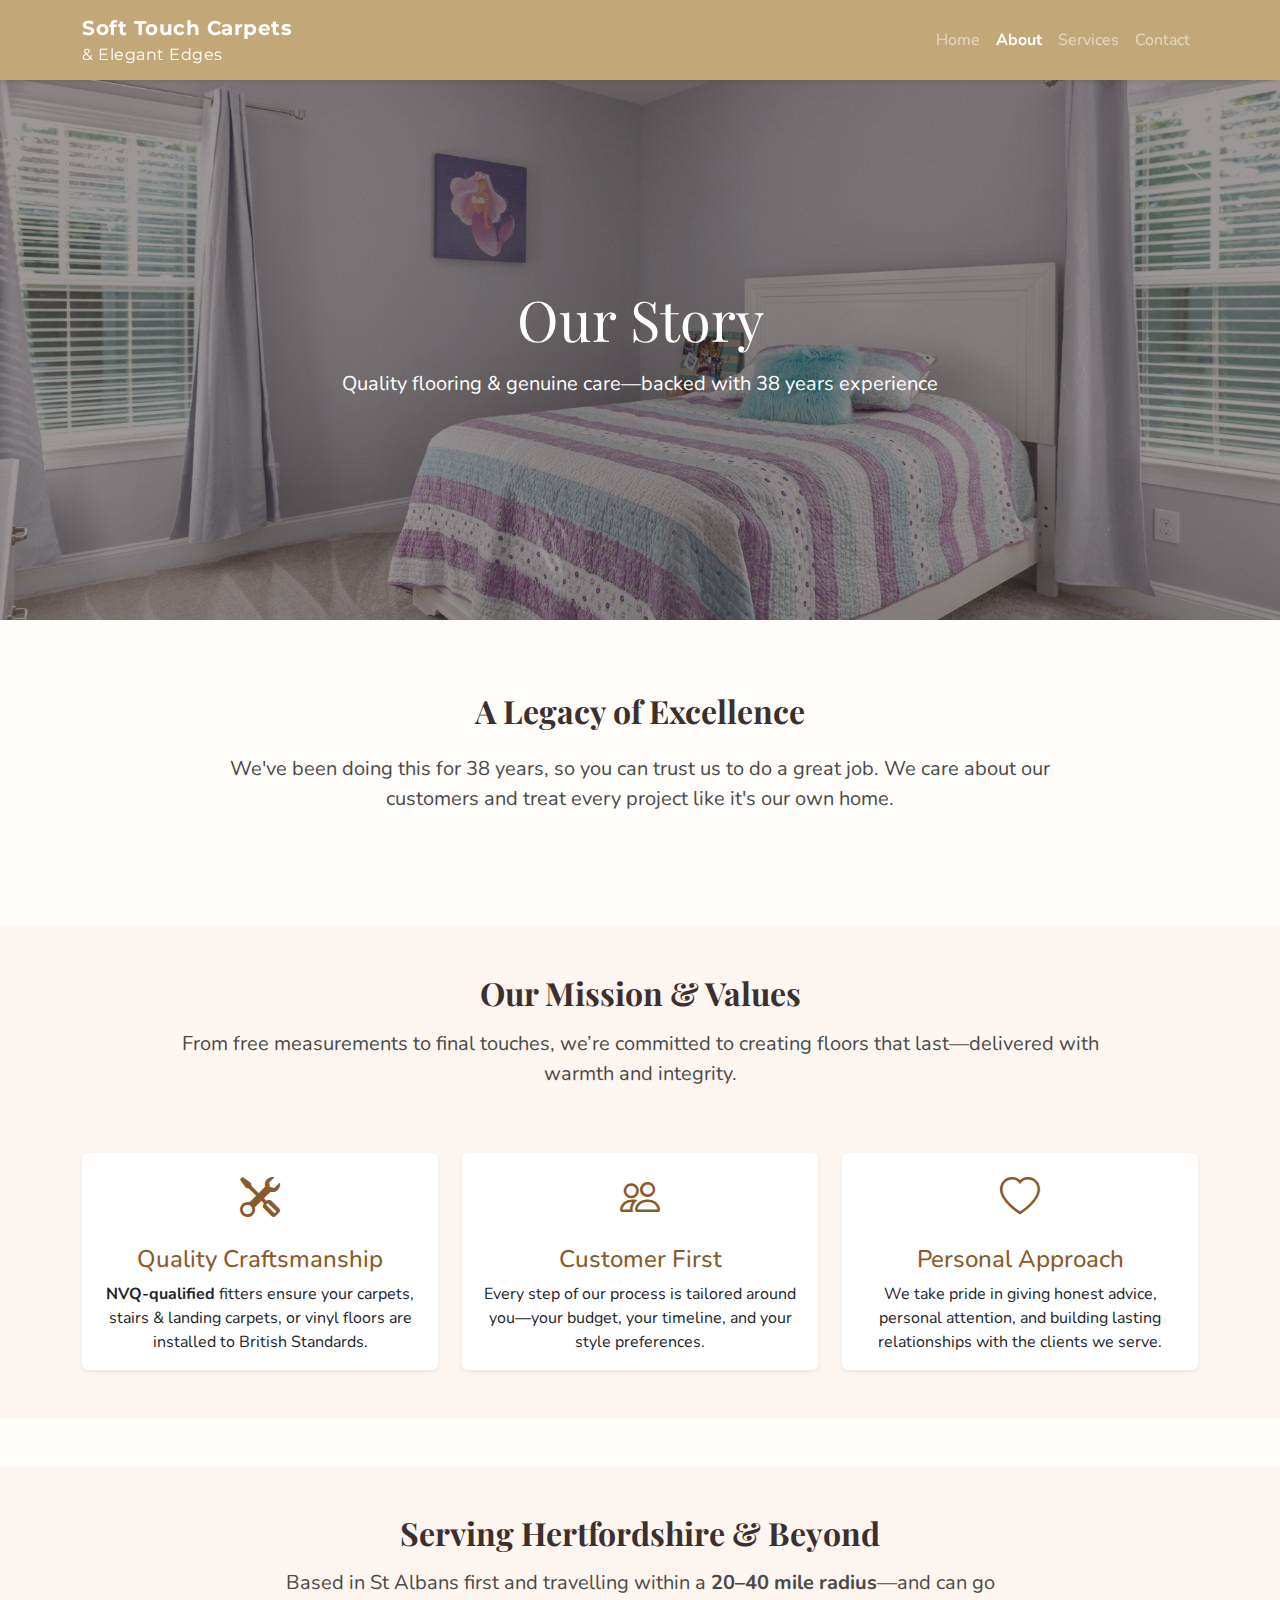
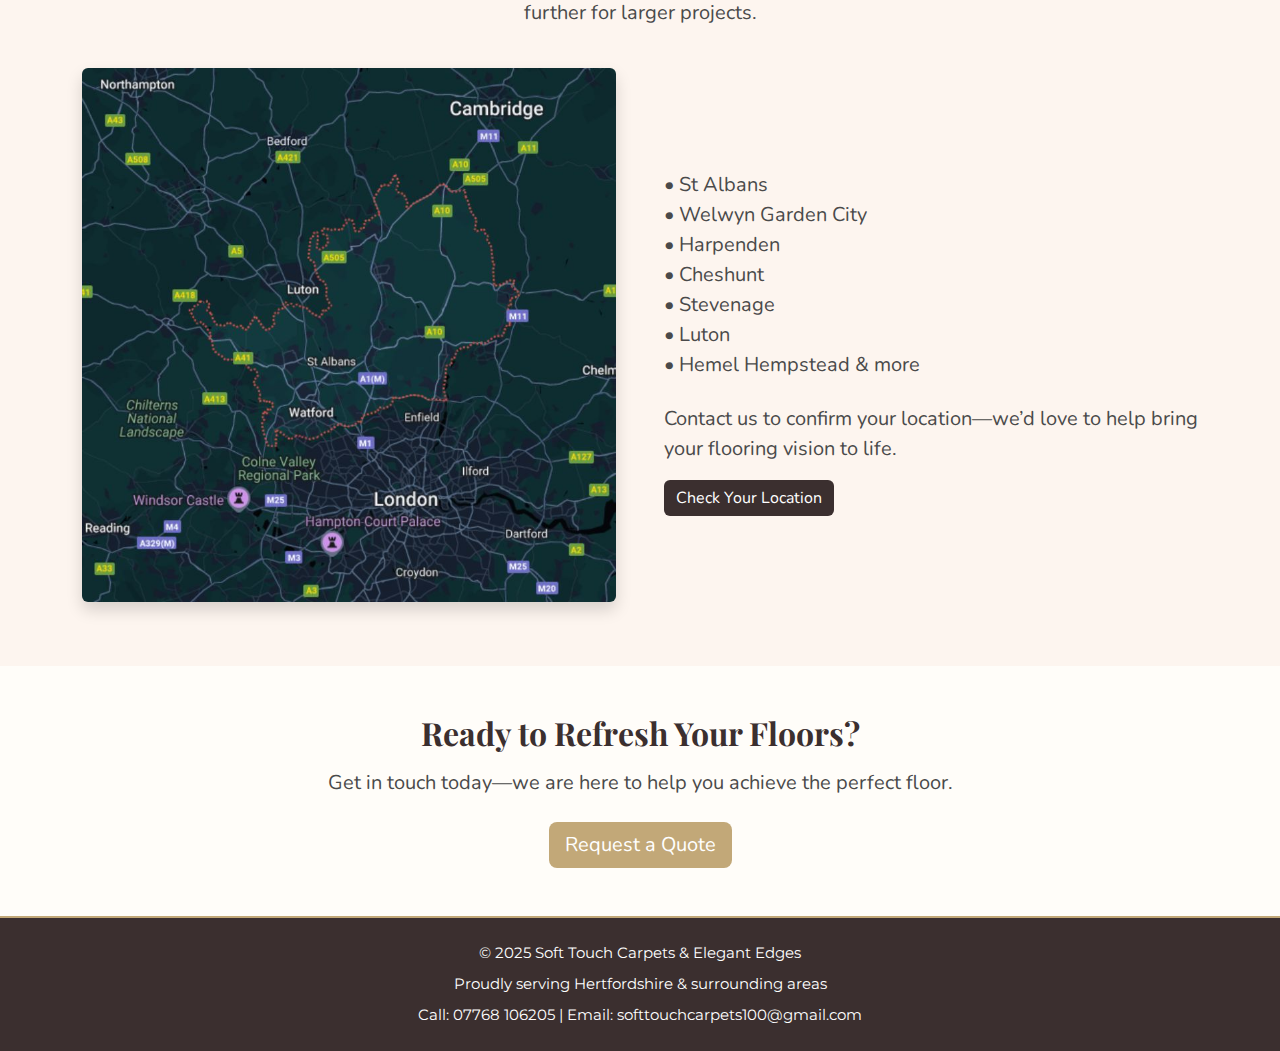
==== commit 59ff5f55: "update" ====
--- a/about.html
+++ b/about.html
@@ -28,11 +28,11 @@
   <title>About Us | Soft Touch Carpets &amp; Elegant Edges</title>
   <meta
     name="description"
-    content="Discover how our family-run team at Soft Touch Carpets & Elegant Edges brings 40+ years of expertise to homes across Hertfordshire."
+    content="Discover how our expertise at Soft Touch Carpets & Elegant Edges—backed with 38 years experience—brings quality flooring to homes across Hertfordshire."
   />
   <meta
     name="keywords"
-    content="carpet fitting, stair runners, vinyl flooring, Hertfordshire, family-run, 40 years experience"
+    content="carpet fitting, stairs & landing carpet, vinyl flooring, Hertfordshire, 38 years experience"
   />
 
   <!-- Google Fonts (Playfair Display, Montserrat, Nunito) -->
@@ -49,7 +49,7 @@
     "@context": "https://schema.org",
     "@type": "LocalBusiness",
     "name": "Soft Touch Carpets & Elegant Edges",
-    "description": "Family-run carpet fitting and flooring business in Hertfordshire with over 40 years of experience, providing high-quality carpets, stair runners, vinyl flooring, and custom mat whipping.",
+    "description": "Carpet fitting and flooring services in Hertfordshire with 38 years experience—offering high-quality carpets, stairs & landing carpet, vinyl flooring, and custom mat whipping.",
     "telephone": "+44 7768 106205",
     "address": {
       "@type": "PostalAddress",
@@ -68,8 +68,8 @@
   <nav class="navbar navbar-expand-lg navbar-dark bg-brown sticky-top shadow-sm">
     <div class="container">
       <a class="navbar-brand d-flex flex-column text-lg-start" href="index.html">
-        <span class="fw-bold fs-5">Soft Touch</span>
-        <span class="fs-6">Carpets & Elegant Edges</span>
+        <span class="fw-bold fs-5">Soft Touch Carpets</span>
+        <span class="fs-6">& Elegant Edges</span>
       </a>
       <button
         class="navbar-toggler"
@@ -86,10 +86,10 @@
       <div class="collapse navbar-collapse justify-content-end" id="mainNavbar">
         <ul class="navbar-nav">
           <li class="nav-item">
-            <a class="nav-link active" href="index.html">Home</a>
-          </li>
-          <li class="nav-item">
-            <a class="nav-link" href="about.html">About</a>
+            <a class="nav-link " href="index.html">Home</a>
+          </li>
+          <li class="nav-item">
+            <a class="nav-link active" href="about.html">About</a>
           </li>
           <li class="nav-item">
             <a class="nav-link" href="services.html">Services</a>
@@ -107,10 +107,10 @@
     <div class="hero-overlay"></div>
     <div class="container text-center text-white">
       <h1 class="display-4 hero-title mb-3">
-        Our Family-Run Story
+        Our Story
       </h1>
       <p class="lead fw-normal hero-subtitle">
-        Quality flooring &amp; genuine care—passed down through generations
+        Quality flooring &amp; genuine care—backed with 38 years experience
       </p>
     </div>
   </header>
@@ -123,17 +123,10 @@
           <h2 class="section-heading mb-4">
             A Legacy of Excellence
           </h2>
+          <!-- Revised text per your request -->
           <p class="fs-5 m-3">
-            Soft Touch Carpets &amp; Elegant Edges began over
-            <strong>40 years</strong> ago, when <strong>Stephen Honeywood</strong> and
-            <strong>Maxine Phillips</strong> first shared their passion for high-quality
-            flooring with the people of Hertfordshire. Today, we remain a
-            family-run company that believes in <em>trust, craftsmanship</em>, and
-            a <em>personal touch</em> in every project.
-          </p>
-          <p class="fs-5 mb-0">
-            We may have grown in size, but our values remain the same—treat
-            customers like family and floors like art.
+            We've been doing this for 38 years, so you can trust us to do a great job. 
+            We care about our customers and treat every project like it's our own home.
           </p>
         </div>
       </div>
@@ -163,9 +156,10 @@
             <div class="card-body d-flex flex-column justify-content-center">
               <i class="bi bi-tools fs-1 text-brown mb-3"></i>
               <h4 class="text-brown mb-2">Quality Craftsmanship</h4>
+              <!-- Changed “installed to perfection” -> “installed to British Standards” -->
               <p class="mb-0">
-                <strong>NVQ-qualified</strong> fitters ensure your carpets, stair
-                runners, or vinyl floors are installed to perfection.
+                <strong>NVQ-qualified</strong> fitters ensure your carpets, stairs &amp; landing carpets, 
+                or vinyl floors are installed to British Standards.
               </p>
             </div>
           </div>
@@ -188,10 +182,10 @@
           <div class="card border-0 h-100 shadow-sm text-center flex-fill">
             <div class="card-body d-flex flex-column justify-content-center">
               <i class="bi bi-heart fs-1 text-brown mb-3"></i>
-              <h4 class="text-brown mb-2">Family Roots</h4>
+              <h4 class="text-brown mb-2">Personal Approach</h4>
               <p class="mb-0">
-                Being family-run means honest advice, personal attention, and
-                lasting relationships with the clients we serve.
+                We take pride in giving honest advice, personal attention, and
+                building lasting relationships with the clients we serve.
               </p>
             </div>
           </div>
@@ -200,66 +194,7 @@
     </div>
   </section>
 
-  <!-- TEAM GALLERY -->
-  <section class="py-5 bg-light text-center">
-    <div class="container">
-      <div class="row mb-5">
-        <div class="col-lg-8 mx-auto">
-          <h2 class="section-heading">
-            Meet Our Team
-          </h2>
-          <p class="fs-5">
-            Seasoned experts and fresh talent—working together to bring
-            unmatched comfort and style to your home.
-          </p>
-        </div>
-      </div>
-
-      <div class="row g-4 justify-content-center d-flex align-items-stretch">
-        <!-- Team Member 1 -->
-        <div class="col-sm-6 col-md-4 col-lg-3 d-flex">
-          <div class="card h-100 bg-white shadow-sm flex-fill text-center">
-            <div class="card-body d-flex flex-column align-items-center justify-content-center">
-              <img
-                src="https://via.placeholder.com/150?text=Stephen"
-                alt="Stephen Honeywood"
-                class="rounded-circle mb-3 team-photo"
-                style="width:120px; height:120px; object-fit:cover;"
-              />
-              <h4 class="text-brown">Stephen Honeywood</h4>
-              <p class="fst-italic mb-1">Co-Founder &amp; Master Fitter</p>
-              <p class="small mb-0">
-                Over 40 years of know-how, ensuring every project meets
-                our high standards.
-              </p>
-            </div>
-          </div>
-        </div>
-
-        <!-- Team Member 2 -->
-        <div class="col-sm-6 col-md-4 col-lg-3 d-flex">
-          <div class="card h-100 bg-white shadow-sm flex-fill text-center">
-            <div class="card-body d-flex flex-column align-items-center justify-content-center">
-              <img
-                src="https://via.placeholder.com/150?text=Maxine"
-                alt="Maxine Phillips"
-                class="rounded-circle mb-3 team-photo"
-                style="width:120px; height:120px; object-fit:cover;"
-              />
-              <h4 class="text-brown">Maxine Phillips</h4>
-              <p class="fst-italic mb-1">Co-Founder &amp; Operations</p>
-              <p class="small mb-0">
-                The friendly voice arranging schedules and ensuring
-                smooth, stress-free service.
-              </p>
-            </div>
-          </div>
-        </div>
-
-        <!-- Add more team members as needed -->
-      </div>
-    </div>
-  </section>
+  <!-- REMOVED: MEET OUR TEAM SECTION (as requested) -->
 
   <!-- COVERAGE SECTION (Cream background) -->
   <section class="about-mission-cream text-center">
@@ -270,13 +205,13 @@
             Serving Hertfordshire &amp; Beyond
           </h2>
           <p class="fs-5">
-            Based in Hatfield, we travel within a
-            <strong>20–40 mile radius</strong>—and can go further for larger projects.
+            Based in St Albans first and travelling within a <strong>20–40 mile radius</strong>—and can go further for larger projects.
           </p>
         </div>
       </div>
       <div class="row align-items-center g-5 justify-content-center">
         <div class="col-md-6">
+          <!-- You will change the image to show more carpet later if desired -->
           <img
             src="hertfordshire.jpg"
             alt="Coverage map"
@@ -285,8 +220,9 @@
         </div>
         <div class="col-md-6 text-start">
           <ul class="list-unstyled fs-5 mb-4">
+            <!-- Putting St Albans first if listing locations here -->
+            <li>• St Albans</li>
             <li>• Welwyn Garden City</li>
-            <li>• St Albans</li>
             <li>• Harpenden</li>
             <li>• Cheshunt</li>
             <li>• Stevenage</li>
@@ -311,8 +247,9 @@
       <h2 class="section-heading mb-3">
         Ready to Refresh Your Floors?
       </h2>
+      <!-- Changed "our family is here" to "we are here" -->
       <p class="fs-5 mb-4">
-        Get in touch today—our family is here to help yours achieve the perfect floor.
+        Get in touch today—we are here to help you achieve the perfect floor.
       </p>
       <a href="contact.html" class="btn btn-tan btn-lg">
         Request a Quote
@@ -327,7 +264,7 @@
       <p>Proudly serving Hertfordshire &amp; surrounding areas</p>
       <p>
         Call: 07768 106205 |
-        Email: <a href="mailto:info@softtouchcarpets.com" style="color:white;">info@softtouchcarpets.com</a>
+        Email: <a href="mailto:softtouchcarpets100@gmail.com" style="color:white;">softtouchcarpets100@gmail.com</a>
       </p>
     </div>
   </footer>
--- a/styles.css
+++ b/styles.css
@@ -67,7 +67,7 @@
 }
 
 .navbar-dark .navbar-nav .nav-link.active {
-  color: var(--tan) !important;
+  color: white !important;
   font-weight: 700;
 }
 
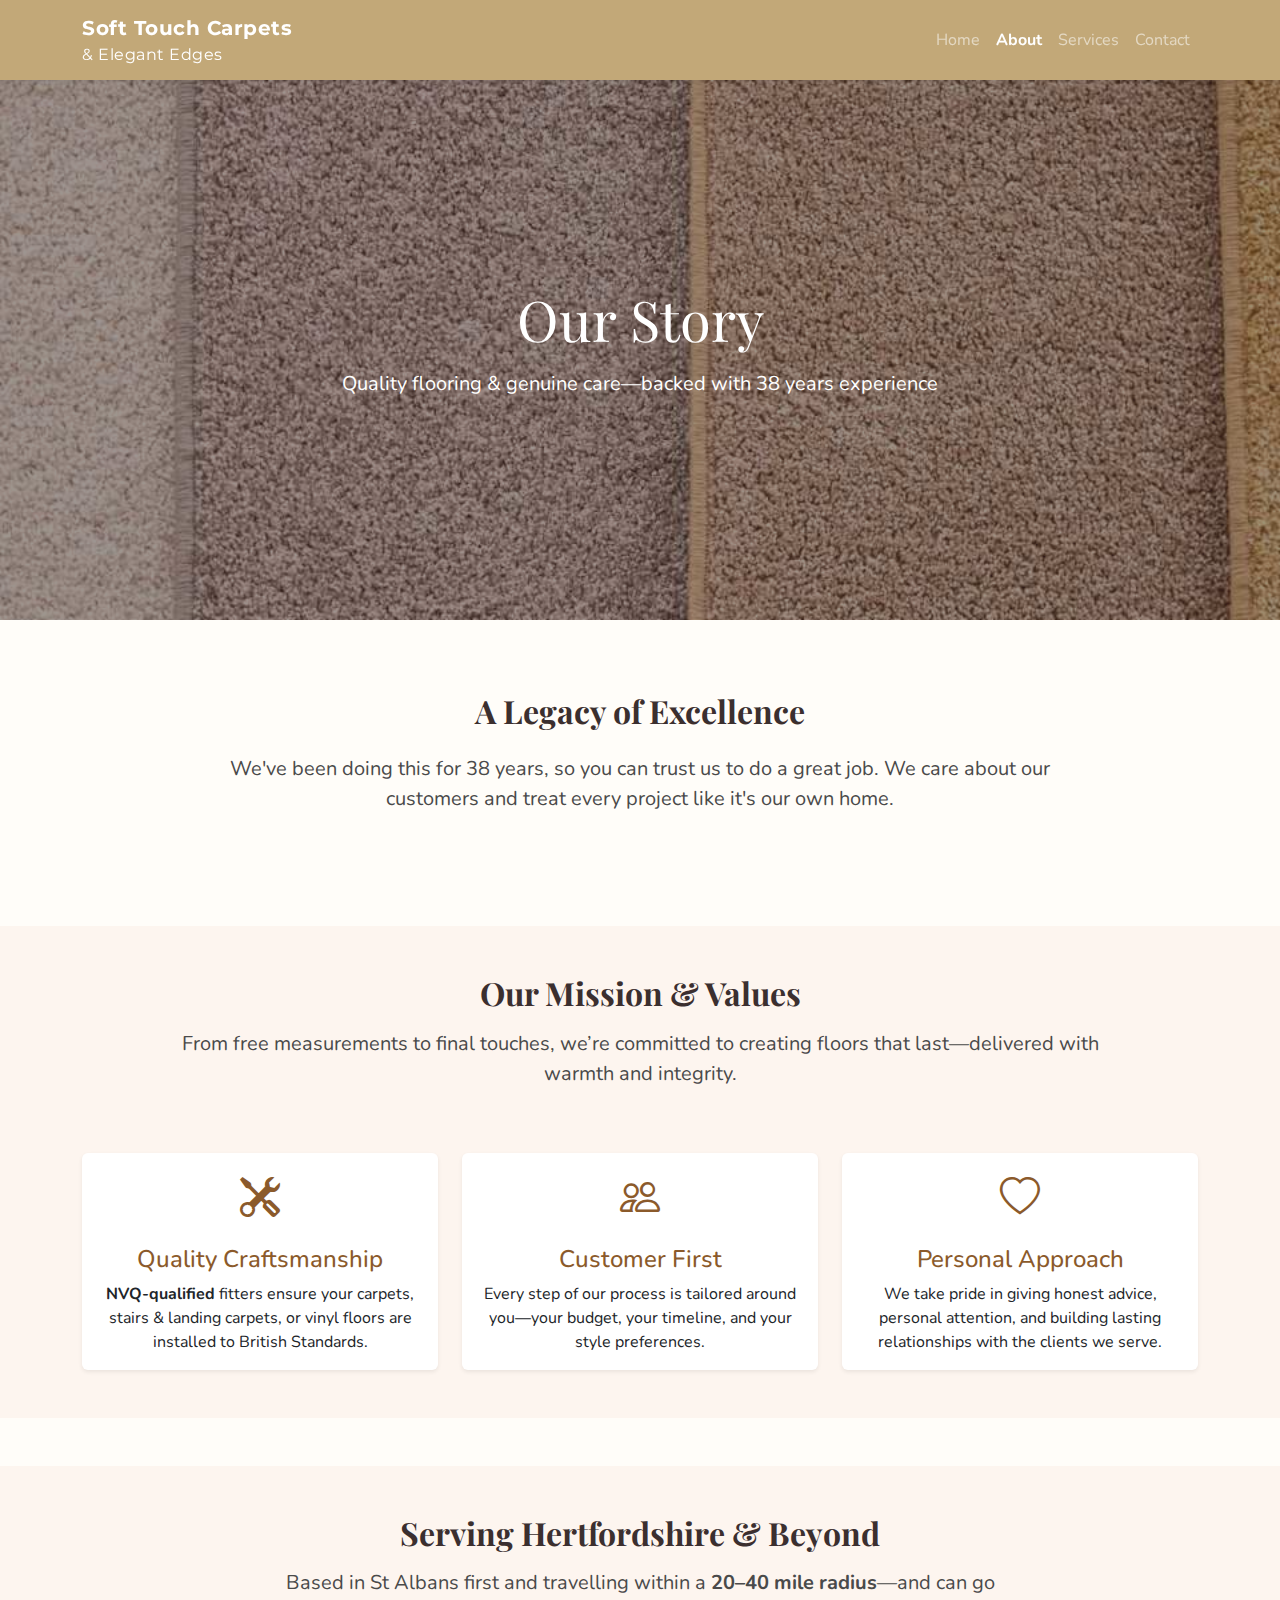
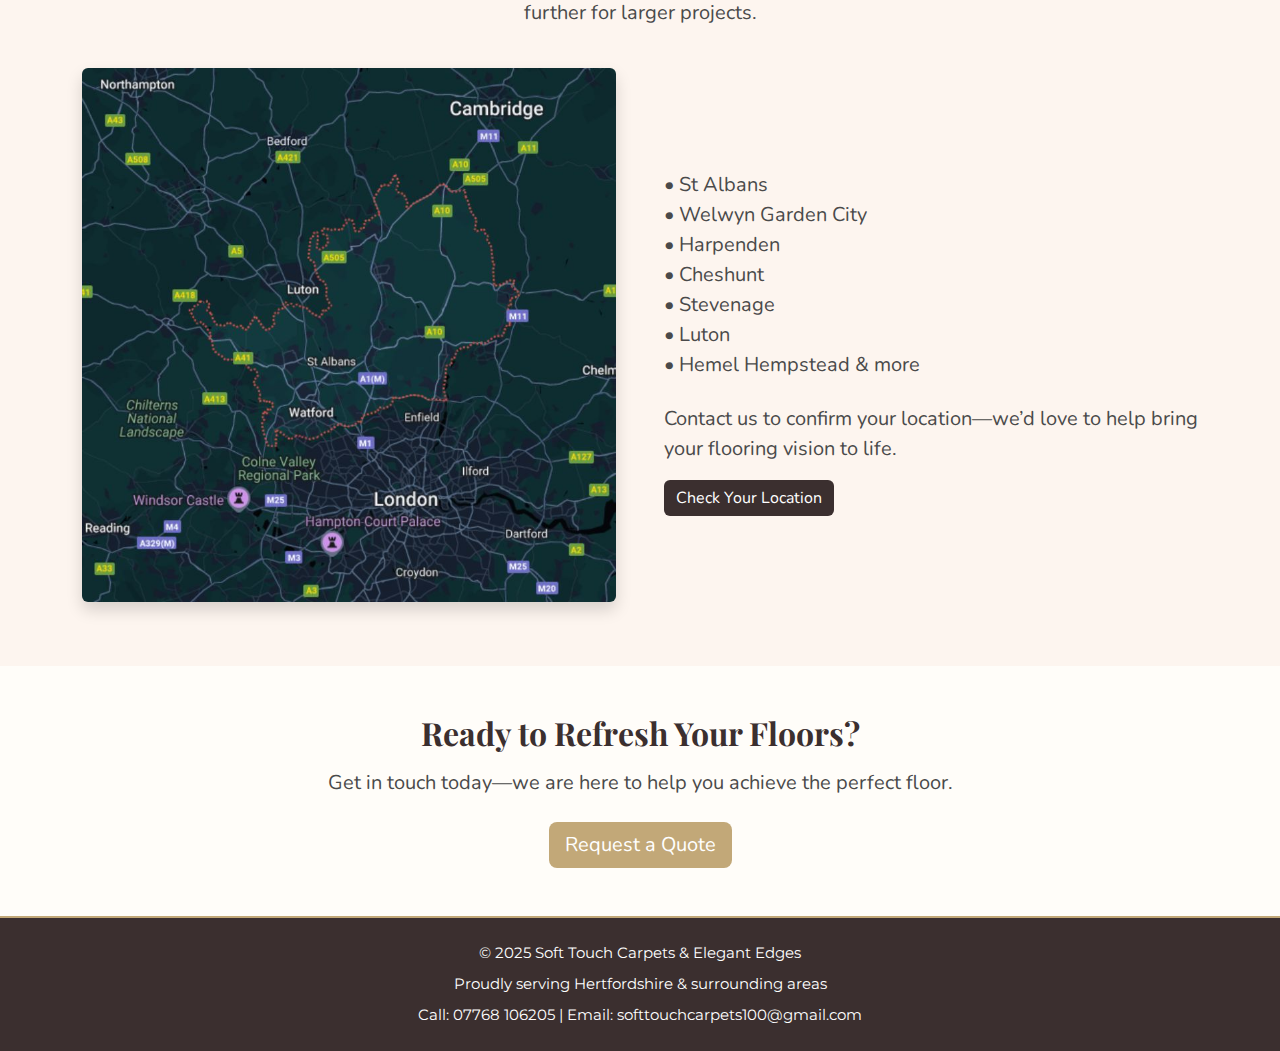
==== commit 9cdf91c3: "update" ====
--- a/about.html
+++ b/about.html
@@ -42,6 +42,7 @@
     href="https://fonts.googleapis.com/css2?family=Playfair+Display:wght@700;900&family=Montserrat:wght@400;700&family=Nunito:wght@300;400;700&display=swap"
     rel="stylesheet"
   />
+  <link rel="icon" type="image/png" href="STCEE.png">
 
   <!-- Optional Schema Markup (LocalBusiness) -->
   <script type="application/ld+json">
@@ -59,7 +60,7 @@
       "postalCode": "AL10 0AL",
       "addressCountry": "GB"
     },
-    "url": "https://your-domain.com/about.html"
+    "url": "https://softtouchcarpets.uk/about.html"
   }
   </script>
 </head>
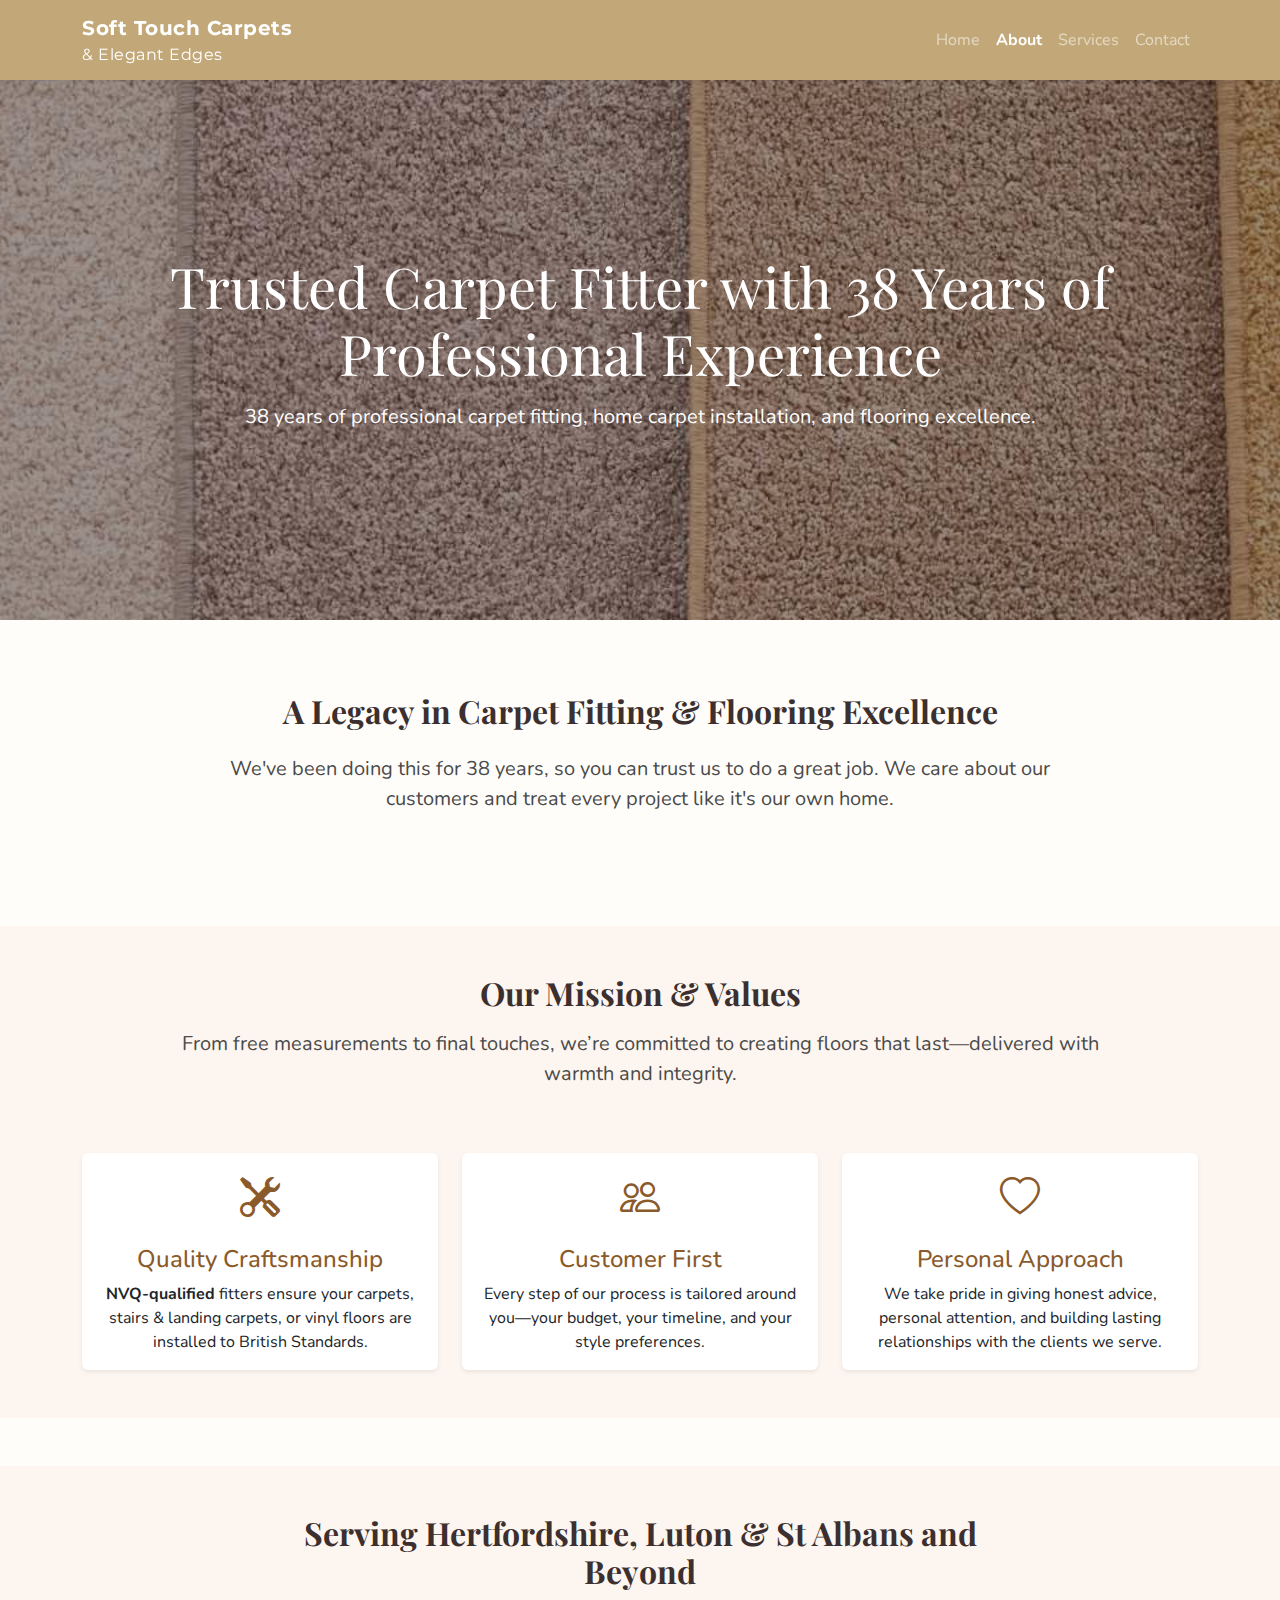
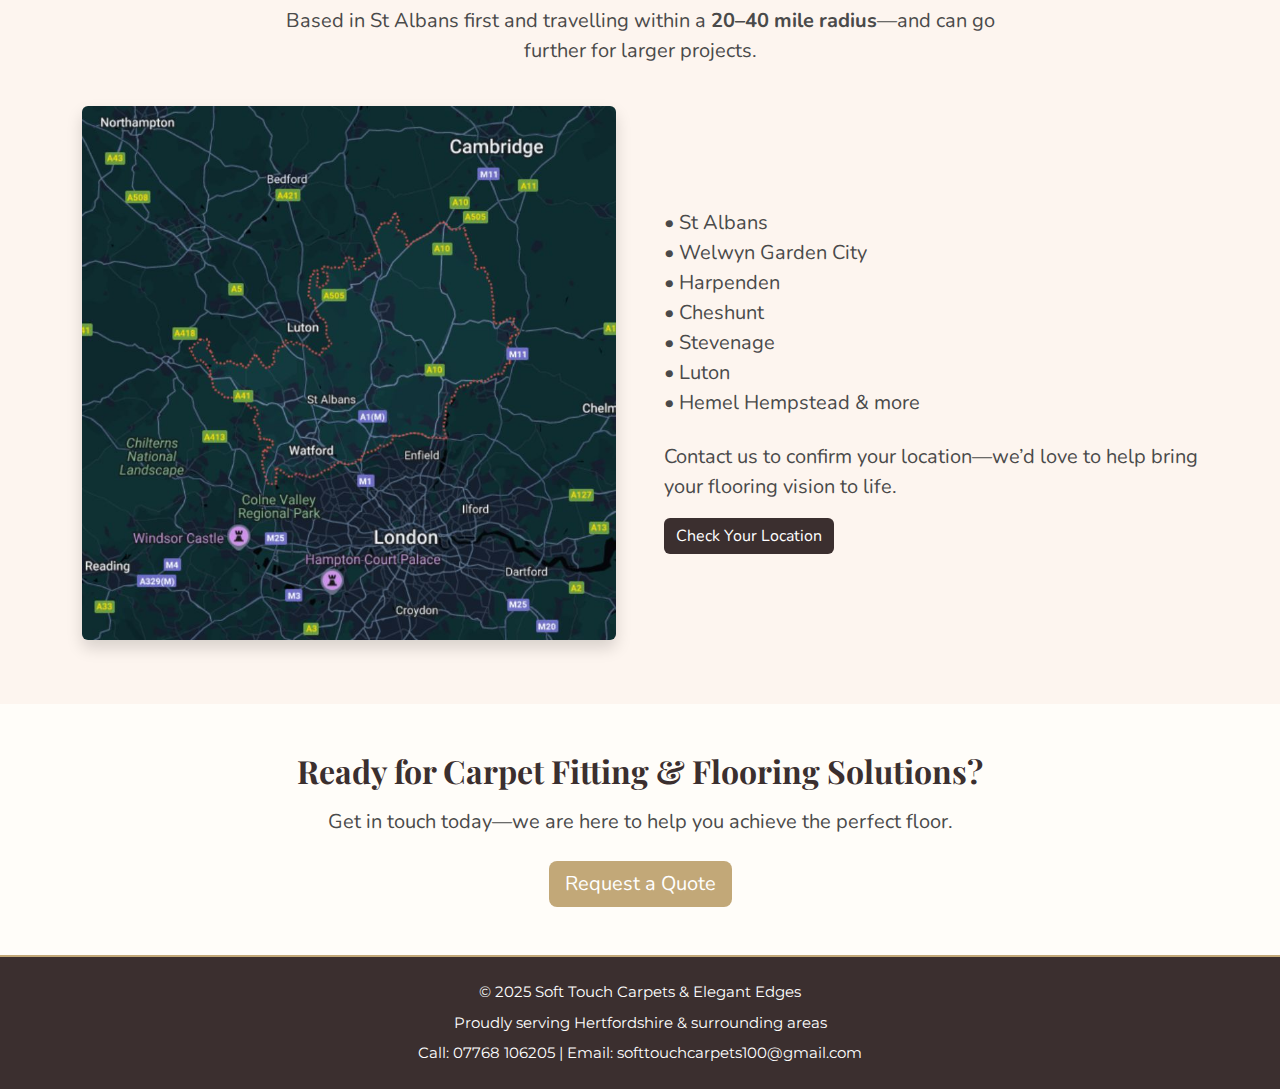
==== commit 1e1ae422: "improve SEO" ====
--- a/about.html
+++ b/about.html
@@ -25,15 +25,15 @@
   <link rel="stylesheet" href="about.css" />
 
   <!-- SEO Meta Tags -->
-  <title>About Us | Soft Touch Carpets &amp; Elegant Edges</title>
+  <title>About Us | Professional Carpet Fitting &amp; Flooring Services in Luton &amp; St Albans</title>
   <meta
     name="description"
-    content="Discover how our expertise at Soft Touch Carpets & Elegant Edges—backed with 38 years experience—brings quality flooring to homes across Hertfordshire."
-  />
+    content="38 years of expertise in expert carpet fitting, home carpet installation, and quality flooring services. Proudly serving Luton, St Albans and Hertfordshire."
+    />
   <meta
     name="keywords"
-    content="carpet fitting, stairs & landing carpet, vinyl flooring, Hertfordshire, 38 years experience"
-  />
+    content="carpet fitting, home carpet, carpet installation, stair runner, carpet and flooring, Luton carpet fitting, St Albans carpet fitting, 38 years experience"
+    />
 
   <!-- Google Fonts (Playfair Display, Montserrat, Nunito) -->
   <link rel="preconnect" href="https://fonts.googleapis.com" />
@@ -50,7 +50,7 @@
     "@context": "https://schema.org",
     "@type": "LocalBusiness",
     "name": "Soft Touch Carpets & Elegant Edges",
-    "description": "Carpet fitting and flooring services in Hertfordshire with 38 years experience—offering high-quality carpets, stairs & landing carpet, vinyl flooring, and custom mat whipping.",
+    "description": "Expert carpet fitting, stair runner installation, home carpet solutions, and comprehensive carpet and flooring services in Hertfordshire—proudly serving Luton and St Albans with 38 years of excellence."
     "telephone": "+44 7768 106205",
     "address": {
       "@type": "PostalAddress",
@@ -108,10 +108,10 @@
     <div class="hero-overlay"></div>
     <div class="container text-center text-white">
       <h1 class="display-4 hero-title mb-3">
-        Our Story
+        Trusted Carpet Fitter with 38 Years of Professional Experience
       </h1>
       <p class="lead fw-normal hero-subtitle">
-        Quality flooring &amp; genuine care—backed with 38 years experience
+        38 years of professional carpet fitting, home carpet installation, and flooring excellence.
       </p>
     </div>
   </header>
@@ -122,7 +122,7 @@
       <div class="row justify-content-center g-4">
         <div class="col-md-10">
           <h2 class="section-heading mb-4">
-            A Legacy of Excellence
+            A Legacy in Carpet Fitting &amp; Flooring Excellence
           </h2>
           <!-- Revised text per your request -->
           <p class="fs-5 m-3">
@@ -203,7 +203,7 @@
       <div class="row mb-4">
         <div class="col-lg-8 mx-auto">
           <h2 class="section-heading">
-            Serving Hertfordshire &amp; Beyond
+            Serving Hertfordshire, Luton &amp; St Albans and Beyond
           </h2>
           <p class="fs-5">
             Based in St Albans first and travelling within a <strong>20–40 mile radius</strong>—and can go further for larger projects.
@@ -246,7 +246,7 @@
   <section class="py-5 text-center">
     <div class="container">
       <h2 class="section-heading mb-3">
-        Ready to Refresh Your Floors?
+        Ready for Carpet Fitting &amp; Flooring Solutions?
       </h2>
       <!-- Changed "our family is here" to "we are here" -->
       <p class="fs-5 mb-4">
